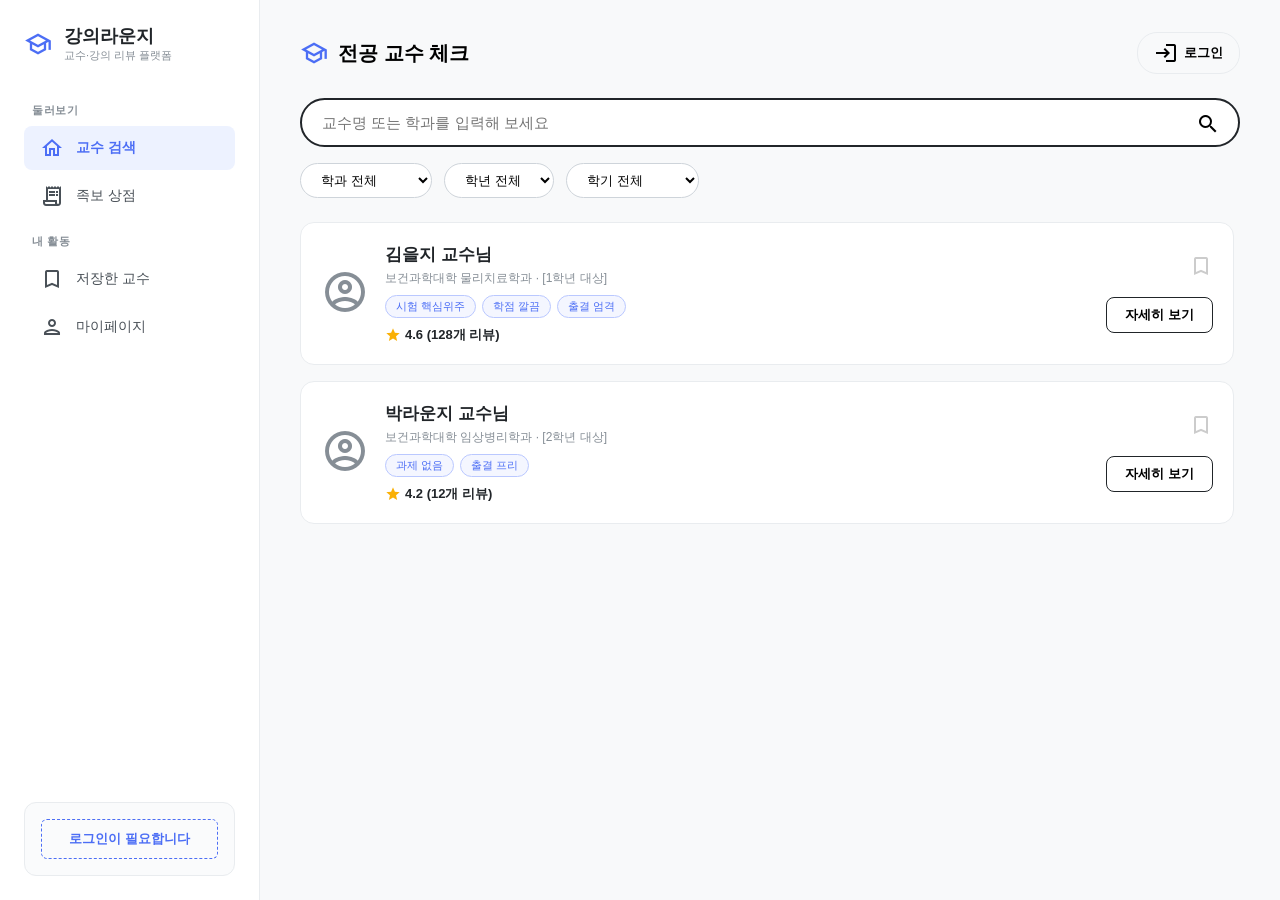
==== index.html @ 925b4775 "Add files via upload" ====
<!doctype html>
<html lang="ko">
  <head>
    <meta charset="UTF-8" />
    <meta
      name="viewport"
      content="width=device-width, initial-scale=1.0, maximum-scale=1.0, viewport-fit=cover"
    />
    <title>강의라운지 - 교수 검색 및 리뷰 플랫폼</title>
    <link
      href="https://fonts.googleapis.com/icon?family=Material+Icons+Outlined"
      rel="stylesheet"
    />
    <link rel="stylesheet" href="style.css" />

    <!-- PWA 설정 -->
    <link rel="manifest" href="manifest.json" />
    <meta name="theme-color" content="#4c6ef5" />
    <link rel="apple-touch-icon" href="icons/icon-192.png" />
    <meta name="mobile-web-app-capable" content="yes" />
    <meta name="apple-mobile-web-app-capable" content="yes" />
    <meta name="apple-mobile-web-app-status-bar-style" content="default" />
    <meta name="apple-mobile-web-app-title" content="강의라운지" />
  </head>
  <body>
    <!-- 모바일 전용 햄버거 메뉴 버튼 (데스크톱에서는 숨김) -->
    <button
      id="mobile-menu-toggle"
      class="mobile-menu-btn"
      aria-label="메뉴 열기"
    >
      <span class="material-icons-outlined">menu</span>
    </button>
    <div id="sidebar-overlay" class="sidebar-overlay hidden"></div>
    <input
      type="file"
      id="profile-photo-input"
      accept="image/*"
      style="display: none"
    />

    <div class="app-container">
      <!-- 좌측 데스크톱 고정 사이드바 (모바일에서는 슬라이드 메뉴로 전환) -->
      <aside class="sidebar" id="app-sidebar">
        <div class="sidebar-top">
          <div class="logo-area" id="logo-home-trigger" style="cursor: pointer">
            <span class="material-icons-outlined logo-icon">school</span>
            <div>
              <div class="logo-title">강의라운지</div>
              <div class="logo-sub">교수·강의 리뷰 플랫폼</div>
            </div>
          </div>

          <nav class="menu-list">
            <div class="menu-section">둘러보기</div>
            <button class="menu-item active" id="menu-home">
              <span class="material-icons-outlined">home</span> 교수 검색
            </button>
            <button class="menu-item" id="menu-jokbo">
              <span class="material-icons-outlined">receipt_long</span> 족보
              상점
            </button>

            <div class="menu-section">내 활동</div>
            <button class="menu-item" id="menu-bookmark">
              <span class="material-icons-outlined">bookmark_border</span>
              저장한 교수
            </button>
            <button class="menu-item" id="menu-mypage">
              <span class="material-icons-outlined">person</span> 마이페이지
            </button>
          </nav>
        </div>

        <!-- 하단 고정 프로필 카드 -->
        <div class="profile-card" id="sidebar-profile">
          <div id="profile-logged-out" class="profile-toggle-view">
            <button class="sidebar-login-btn" id="btn-sidebar-login">
              로그인이 필요합니다
            </button>
          </div>
          <div id="profile-logged-in" class="profile-toggle-view hidden">
            <div class="profile-flex">
              <div
                class="profile-avatar"
                id="sidebar-avatar-name"
                title="클릭하면 프로필 사진을 바꿀 수 있어요"
              >
                학생
              </div>
              <div class="profile-info">
                <div class="profile-dept" id="sidebar-user-name">을지유저</div>
                <div class="profile-status">
                  재학생 (<span id="user-points" class="point-highlight"
                    >20</span
                  >P)
                </div>
              </div>
            </div>
          </div>
        </div>
      </aside>

      <!-- 메인 콘텐츠 영역 -->
      <main class="main-content">
        <!-- [화면 1] 홈 화면 (교수 검색 목록) -->
        <section id="view-home" class="page-view">
          <div class="home-header">
            <div class="home-logo">
              <span class="material-icons-outlined">school</span>
              <h2>전공 교수 체크</h2>
            </div>
            <div id="header-auth-zone">
              <button class="login-btn" id="btn-top-login-trigger">
                <span class="material-icons-outlined">login</span> 로그인
              </button>
            </div>
          </div>

          <div class="search-section">
            <div class="search-bar-wrap">
              <input
                type="text"
                id="home-search-input"
                placeholder="교수명 또는 학과를 입력해 보세요"
              />
              <span class="material-icons-outlined search-icon">search</span>
            </div>
            <div class="filter-group">
              <select class="filter-select" id="filter-dept">
                <option value="all">학과 전체</option>
                <option value="물리치료학과">물리치료학과</option>
                <option value="임상병리학과">임상병리학과</option>
                <option value="간호학과">간호학과</option>
                <option value="의예과">의예과</option>
                <option value="방사선학과">방사선학과</option>
              </select>
              <select class="filter-select" id="filter-grade">
                <option value="all">학년 전체</option>
                <option value="1">1학년</option>
                <option value="2">2학년</option>
                <option value="3">3학년</option>
                <option value="4">4학년</option>
                <option value="grad">대학원</option>
              </select>
              <select class="filter-select" id="filter-semester">
                <option value="all">학기 전체</option>
                <option value="2026-1">2026년 1학기</option>
                <option value="2025-2">2025년 2학기</option>
                <option value="2025-1">2025년 1학기</option>
                <option value="2024-2">2024년 2학기</option>
                <option value="2024-1">2024년 1학기</option>
              </select>
            </div>
          </div>

          <div class="professor-list" id="home-prof-list"></div>
        </section>

        <!-- [화면 2] 교수 상세 화면 -->
        <section id="view-detail" class="page-view hidden">
          <div class="breadcrumb">
            교수 검색 / <span class="current-dept">학과</span>
          </div>

          <div class="detail-header">
            <button class="back-btn" id="btn-back-to-home">
              <span class="material-icons-outlined">arrow_back</span>
            </button>
            <div class="prof-meta">
              <h1 id="detail-prof-name">교수님</h1>
              <div class="prof-sub-info">
                <span id="detail-prof-dept">학과 정보</span> · 담당 과목
                <span class="tags-inline" id="detail-subjects">과목 목록</span>
              </div>
            </div>
          </div>

          <div class="summary-grid">
            <div class="summary-card rating-box">
              <div class="card-label">전체 평점</div>
              <div class="rating-num-row">
                <span class="material-icons-outlined star-icon">star</span>
                <span class="score" id="detail-score">0.0</span>
              </div>
              <div class="review-count" id="detail-review-count">
                0개 리뷰 기준
              </div>
            </div>
            <div class="summary-card tags-box">
              <div class="card-label">주요 태그 TOP 3</div>
              <div class="top-tags-list" id="detail-top-tags"></div>
            </div>
          </div>

          <div class="tab-menu">
            <button class="tab-btn active" data-tab="tab-tags">
              태그 요약
            </button>
            <button class="tab-btn" data-tab="tab-reviews">리뷰</button>
            <button class="tab-btn" data-tab="tab-diagram">다이어그램</button>
          </div>

          <!-- 탭 1: 태그 요약 -->
          <div id="tab-tags" class="tab-content active-content">
            <h3 class="content-title">태그 요약</h3>
            <div class="tag-scroll-box">
              <div class="tag-progress-grid" id="tag-progress-container"></div>
            </div>
            <div class="tag-action-area">
              <div id="tag-input-row" class="tag-input-row hidden">
                <input
                  type="text"
                  id="tag-input-field"
                  placeholder="예: 시험 범위 명확, 조교 친절"
                  maxlength="20"
                />
                <button class="tag-mini-submit-btn" id="btn-tag-submit-confirm">
                  등록
                </button>
              </div>
              <button class="tag-big-submit-btn" id="btn-tag-input-trigger">
                <span class="material-icons-outlined">add</span> 태그 입력하기
                (+2P)
              </button>
              <p class="tag-notice-text" id="tag-notice-msg">
                태그 입력은 로그인이 필요합니다.
              </p>
            </div>
          </div>

          <!-- 탭 2: 리뷰 -->
          <div id="tab-reviews" class="tab-content">
            <div id="review-authenticated-content">
              <div
                class="write-review-clean-box-wrapper"
                style="position: relative"
              >
                <div class="auth-lock-overlay" id="review-write-lock-overlay">
                  <p id="review-lock-msg">
                    🔒 리뷰 작성은 로그인 및 수강확인서 인증이 필요합니다.
                  </p>
                  <button
                    class="inline-login-btn"
                    id="btn-review-action-trigger"
                  >
                    인증/로그인 하러가기
                  </button>
                </div>

                <div class="write-review-clean-box">
                  <div class="clean-form-header">
                    <div class="clean-stars" id="star-input-group">
                      <span
                        class="material-icons-outlined star-seed active"
                        data-value="1"
                        >star</span
                      >
                      <span
                        class="material-icons-outlined star-seed active"
                        data-value="2"
                        >star</span
                      >
                      <span
                        class="material-icons-outlined star-seed active"
                        data-value="3"
                        >star</span
                      >
                      <span
                        class="material-icons-outlined star-seed active"
                        data-value="4"
                        >star</span
                      >
                      <span
                        class="material-icons-outlined star-seed active"
                        data-value="5"
                        >star</span
                      >
                    </div>
                    <select id="input-semester" class="clean-select">
                      <option value="2026-1">2026-1 학기</option>
                      <option value="2025-2">2025-2 학기</option>
                      <option value="2025-1">2025-1 학기</option>
                    </select>
                  </div>

                  <div class="clean-metric-row">
                    <div class="clean-metric-item">
                      <label>시험난이도</label>
                      <select id="input-exam-difficulty" class="clean-select">
                        <option value="1">1</option>
                        <option value="2">2</option>
                        <option value="3" selected>3</option>
                        <option value="4">4</option>
                        <option value="5">5</option>
                      </select>
                    </div>
                    <div class="clean-metric-item">
                      <label>학점난이도</label>
                      <select id="input-grade-difficulty" class="clean-select">
                        <option value="1">1</option>
                        <option value="2">2</option>
                        <option value="3" selected>3</option>
                        <option value="4">4</option>
                        <option value="5">5</option>
                      </select>
                    </div>
                    <div class="clean-metric-item">
                      <label>출결 난이도</label>
                      <select
                        id="input-attendance-difficulty"
                        class="clean-select"
                      >
                        <option value="1">1</option>
                        <option value="2">2</option>
                        <option value="3" selected>3</option>
                        <option value="4">4</option>
                        <option value="5">5</option>
                      </select>
                    </div>
                    <div class="clean-metric-item">
                      <label>과제량</label>
                      <select id="input-workload" class="clean-select">
                        <option value="1">1</option>
                        <option value="2">2</option>
                        <option value="3" selected>3</option>
                        <option value="4">4</option>
                        <option value="5">5</option>
                      </select>
                    </div>
                  </div>

                  <textarea
                    id="input-review-text"
                    placeholder="작성 시 작성자 명은 무조건 '익명 수강생'으로 안전하게 등록됩니다. (3P 지급)"
                  ></textarea>
                  <div class="clean-form-footer">
                    <button id="btn-submit-review" class="clean-submit-btn">
                      후기 등록
                    </button>
                  </div>
                </div>
              </div>

              <div class="review-toolbar-clean">
                <span>작성된 후기 목록 (상시 열람 가능)</span>
                <select class="clean-select-short" id="review-sort">
                  <option value="latest">최신순</option>
                  <option value="rating">평점순</option>
                </select>
              </div>
              <div class="review-clean-list" id="review-list-container"></div>
            </div>
          </div>

          <!-- 탭 3: 다이어그램 (4대 핵심 지표로 수정 완료) -->
          <div id="tab-diagram" class="tab-content">
            <div class="auth-lock-overlay" id="diagram-lock-overlay">
              <p>🔒 다이어그램 데이터 시각화는 로그인이 필요합니다.</p>
              <button class="inline-login-btn" id="btn-diagram-login-trigger">
                로그인 하러가기
              </button>
            </div>
            <div id="diagram-authenticated-content" class="diagram-grid">
              <div class="diagram-card chart-area">
                <h3>교수 평가 다이어그램</h3>
                <div class="radar-placeholder">
                  <div class="radar-polygon-quad" id="radar-polygon"></div>
                  <span class="axis-label n">시험난이도</span>
                  <span class="axis-label e">과제량</span>
                  <span class="axis-label s">출결 난이도</span>
                  <span class="axis-label w">학점난이도</span>
                </div>
              </div>
              <div class="diagram-card score-area">
                <h3>항목별 점수</h3>
                <div class="score-bars-list">
                  <div class="score-bar-item">
                    <span>시험난이도</span>
                    <div class="bar-bg">
                      <div
                        class="bar-fill"
                        id="bar-fill-exam"
                        style="width: 0%"
                      ></div>
                    </div>
                    <span class="num" id="num-exam">0.0</span>
                  </div>
                  <div class="score-bar-item">
                    <span>학점난이도</span>
                    <div class="bar-bg">
                      <div
                        class="bar-fill"
                        id="bar-fill-grade"
                        style="width: 0%"
                      ></div>
                    </div>
                    <span class="num" id="num-grade">0.0</span>
                  </div>
                  <div class="score-bar-item">
                    <span>출결 난이도</span>
                    <div class="bar-bg">
                      <div
                        class="bar-fill"
                        id="bar-fill-attendance"
                        style="width: 0%"
                      ></div>
                    </div>
                    <span class="num" id="num-attendance">0.0</span>
                  </div>
                  <div class="score-bar-item">
                    <span>과제량</span>
                    <div class="bar-bg">
                      <div
                        class="bar-fill"
                        id="bar-fill-workload"
                        style="width: 0%"
                      ></div>
                    </div>
                    <span class="num" id="num-workload">0.0</span>
                  </div>
                </div>
                <div class="diagram-total-row">
                  종합 평균
                  <strong class="point-highlight" id="diagram-total-num"
                    >0.0 / 5.0</strong
                  >
                </div>
              </div>
            </div>
          </div>
        </section>

        <!-- [화면 3] 족보 상점 화면 -->
        <section id="view-jokbo" class="page-view hidden">
          <div class="home-header">
            <div class="home-logo">
              <span class="material-icons-outlined">receipt_long</span>
              <h2>
                시험 족보 상점
                <span
                  style="
                    font-size: 12px;
                    color: var(--text-muted);
                    font-weight: normal;
                  "
                  >(모든 족보 균일가 10P)</span
                >
              </h2>
            </div>
            <button class="write-jokbo-trigger-btn" id="btn-open-jokbo-modal">
              <span class="material-icons-outlined">edit_note</span> 족보
              공유·등록하기
            </button>
          </div>
          <div class="jokbo-grid" id="jokbo-list-container"></div>
        </section>

        <!-- [화면 4] 마이페이지 화면 (125P 삭제 처리 완료) -->
        <section id="view-mypage" class="page-view hidden">
          <div class="home-header">
            <h2>내 마이페이지</h2>
          </div>
          <div id="mypage-lock-overlay" class="auth-lock-overlay block-style">
            <p>🔒 마이페이지는 로그인 후 조회가 가능한 공간입니다.</p>
            <button class="inline-login-btn" id="btn-mypage-login-trigger">
              지금 로그인하기
            </button>
          </div>

          <div id="mypage-content" class="mypage-wrapper hidden">
            <div class="mypage-layout-grid">
              <!-- 좌측 서브 메뉴 구조 -->
              <div class="mypage-aside-nav">
                <button class="mp-nav-item active" data-tab="point">
                  <span class="material-icons-outlined">payments</span> 포인트
                </button>
                <button class="mp-nav-item" data-tab="history">
                  <span class="material-icons-outlined">history</span> 작업 내역
                </button>
                <button class="mp-nav-item" data-tab="jokbo">
                  <span class="material-icons-outlined">folder_shared</span>
                  내가 가진 족보
                </button>
                <button class="mp-nav-item" data-tab="bookmark">
                  <span class="material-icons-outlined">favorite_border</span>
                  찜 목록
                </button>
                <button class="mp-nav-item" data-tab="edit">
                  <span class="material-icons-outlined">manage_accounts</span>
                  내 정보 수정
                </button>
              </div>

              <!-- 우측 메인 섹션 판넬 -->
              <div class="mypage-main-panels">
                <div class="my-profile-section-clean">
                  <div
                    class="big-avatar"
                    id="mypage-avatar"
                    title="클릭하면 프로필 사진을 바꿀 수 있어요"
                  >
                    U
                  </div>
                  <div class="my-meta">
                    <h3 id="mypage-user-display">을지유저</h3>
                    <p id="mypage-user-subdesc">물리치료학과 1학년</p>
                  </div>
                </div>

                <!-- 학생 인증 및 수강확인서 제출 (탭과 무관하게 항상 노출) -->
                <div class="my-upload-section">
                  <h3>📜 학생 인증 및 수강확인서 제출</h3>
                  <p class="upload-sub-text">
                    학교 포털 수강확인서 또는 시간표 파일을 등록하시면
                    <strong>리뷰 작성 권한</strong>이 즉시 활성화됩니다.
                  </p>
                  <div class="file-upload-box">
                    <input
                      type="file"
                      id="verification-file-input"
                      style="display: none"
                    />
                    <button
                      class="upload-mock-btn"
                      onclick="
                        document
                          .getElementById('verification-file-input')
                          .click()
                      "
                    >
                      <span class="material-icons-outlined">cloud_upload</span>
                      파일 선택하기
                    </button>
                    <span
                      id="file-name-display"
                      style="
                        margin-left: 12px;
                        font-size: 12px;
                        font-weight: 600;
                        color: #d9383a;
                      "
                      >수강 확인서 미인증 (리뷰 작성 불가)</span
                    >
                  </div>
                </div>

                <!-- ===== 아래부터 좌측 소메뉴(mp-nav-item)에 따라 전환되는 탭 패널 ===== -->

                <!-- 탭: 포인트 -->
                <div id="mp-panel-point" class="mp-tab-panel">
                  <div class="mypage-two-column">
                    <div class="mp-card">
                      <div class="card-label">내 포인트</div>
                      <div class="dynamic-point-row">
                        <span
                          class="material-icons-outlined"
                          style="color: var(--star-color); font-size: 28px"
                          >monetization_on</span
                        >
                        <span class="big-point-num"
                          ><span id="mypage-points-dynamic">20</span> P</span
                        >
                      </div>
                      <p class="point-subtext">
                        누적 활동으로 모은 실시간 보유 포인트입니다.
                      </p>
                    </div>

                    <div class="mp-card">
                      <div class="card-label-row">
                        <span>포인트 획득 내역</span>
                        <span class="more-txt" id="mp-history-more-link"
                          >더보기 ></span
                        >
                      </div>
                      <ul
                        class="points-history-list"
                        id="mini-history-list"
                      ></ul>
                    </div>
                  </div>
                </div>

                <!-- 탭: 작업 내역 (포인트 전체 획득/차감 로그) -->
                <div id="mp-panel-history" class="mp-tab-panel hidden">
                  <div class="mp-card" style="justify-content: flex-start">
                    <div class="card-label-row">
                      <span>전체 작업(포인트) 내역</span>
                    </div>
                    <ul class="points-history-list" id="full-history-list"></ul>
                  </div>
                </div>

                <!-- 탭: 내가 가진 족보 -->
                <div id="mp-panel-jokbo" class="mp-tab-panel hidden">
                  <div class="my-history-box">
                    <h3>📥 내가 가진 족보 (보관함)</h3>
                    <ul class="purchased-list" id="purchased-jokbo-list">
                      <li class="empty-msg">
                        아직 구매하거나 등록한 족보가 없습니다.
                      </li>
                    </ul>
                  </div>
                </div>

                <!-- 탭: 찜 목록 -->
                <div id="mp-panel-bookmark" class="mp-tab-panel hidden">
                  <div class="my-history-box">
                    <h3>❤️ 찜한 교수 목록</h3>
                    <ul class="purchased-list" id="mypage-bookmark-list"></ul>
                  </div>
                </div>

                <!-- 탭: 내 정보 수정 -->
                <div id="mp-panel-edit" class="mp-tab-panel hidden">
                  <div class="my-history-box">
                    <h3>✎ 내 정보 수정</h3>
                    <div class="input-field" style="margin-top: 12px">
                      <label>이름</label>
                      <input type="text" id="edit-user-name" />
                    </div>
                    <div class="input-field">
                      <label>닉네임</label>
                      <input
                        type="text"
                        id="edit-user-nickname"
                        placeholder="예: 첨단학부1학년"
                      />
                    </div>
                    <div class="input-field">
                      <label>학번</label>
                      <input type="text" id="edit-user-student-id" />
                    </div>
                    <button
                      class="auth-submit-btn"
                      id="btn-save-profile"
                      style="width: auto; padding: 10px 24px"
                    >
                      저장하기
                    </button>
                  </div>
                </div>
              </div>
            </div>
          </div>
        </section>
      </main>
    </div>

    <!-- 모달: 로그인/회원가입 -->
    <div class="modal-dim hidden" id="auth-modal">
      <div class="modal-card">
        <button class="modal-close-btn" id="btn-close-auth-modal">
          <span class="material-icons-outlined">close</span>
        </button>

        <!-- 로그인 탭 -->
        <div id="modal-sub-login">
          <h2 class="auth-title">로그인</h2>
          <div class="input-field">
            <label>이메일 계정</label>
            <input
              type="text"
              id="login-email"
              placeholder="example@eulji.ac.kr"
            />
          </div>
          <div class="input-field">
            <label>비밀번호</label>
            <input type="password" id="login-pwd" placeholder="비밀번호 입력" />
          </div>
          <button class="auth-submit-btn" id="btn-execute-login">
            로그인하기
          </button>
          <div class="auth-switch-text">
            계정이 없으신가요? <span id="go-to-register">회원가입</span>
          </div>
        </div>

        <!-- 회원가입 탭 (기본 지급 20P 반영) -->
        <div id="modal-sub-register" class="hidden">
          <h2 class="auth-title">회원가입</h2>
          <div class="input-field">
            <label>학교 이메일</label>
            <input type="text" id="reg-email" placeholder="eulji@eulji.ac.kr" />
          </div>
          <div class="input-field">
            <label>이름</label>
            <input type="text" id="reg-name" placeholder="홍길동" />
          </div>
          <div class="input-field">
            <label>닉네임</label>
            <input
              type="text"
              id="reg-nickname"
              placeholder="예: 첨단학부1학년"
            />
          </div>
          <div class="input-field">
            <label>학번</label>
            <input type="text" id="reg-student-id" placeholder="20261234" />
          </div>
          <div class="input-field">
            <label>비밀번호 설정</label>
            <input
              type="password"
              id="reg-pwd"
              placeholder="6자리 이상 비밀번호"
            />
          </div>
          <button class="auth-submit-btn" id="btn-execute-register">
            가입 완료하기 (20P 지급)
          </button>
          <div class="auth-switch-text">
            이미 가입하셨나요? <span id="go-to-login">로그인</span>
          </div>
        </div>
      </div>
    </div>

    <!-- 모달: 족보 등록 -->
    <div class="modal-dim hidden" id="jokbo-write-modal">
      <div class="modal-card" style="max-width: 460px">
        <button class="modal-close-btn" id="btn-close-jokbo-modal">
          <span class="material-icons-outlined">close</span>
        </button>
        <h2 class="auth-title">새로운 시험 족보 기여</h2>
        <div class="input-field">
          <label>담당 교수명</label>
          <input type="text" id="jk-prof" placeholder="예: 김을지 교수님" />
        </div>
        <div class="input-field">
          <label>과목명</label>
          <input type="text" id="jk-subject" placeholder="예: 운동처방학" />
        </div>
        <div class="input-field">
          <label>시험 분류 유형</label>
          <input type="text" id="jk-type" placeholder="예: 중간고사 기출문제" />
        </div>
        <div class="input-field">
          <label>족보 내용 (텍스트로 작성)</label>
          <p
            style="
              font-size: 11px;
              color: var(--text-muted);
              margin-bottom: 6px;
              line-height: 1.4;
            "
          >
            📌 저작권 문제로 PDF·이미지 파일 첨부는 지원하지 않습니다. 기억나는
            문제와 출제 경향을 최대한 자세히 텍스트로 작성해 주세요.
          </p>
          <textarea
            id="jk-content"
            rows="6"
            placeholder="예) 1. 중간고사는 객관식 20문제 + 서술형 2문제로 출제됨. 2장, 4장 위주로 시험 범위가 정해짐..."
            style="
              width: 100%;
              padding: 10px;
              border-radius: 6px;
              border: 1px solid var(--border-color);
              outline: none;
              font-size: 13px;
              resize: vertical;
              font-family: inherit;
              line-height: 1.5;
            "
          ></textarea>
        </div>
        <div class="input-field">
          <label>판매 가격 (10P 고정)</label>
          <input
            type="number"
            id="jk-price"
            value="10"
            disabled
            style="background-color: #f1f3f5; color: #868e96"
          />
        </div>
        <button class="auth-submit-btn" id="btn-submit-new-jokbo">
          상점에 족보 게시하기
        </button>
      </div>
    </div>

    <!-- 모달: 족보 내용 보기 (텍스트 족보이므로 다운로드 대신 내용을 바로 확인) -->
    <div class="modal-dim hidden" id="jokbo-view-modal">
      <div class="modal-card" style="max-width: 460px">
        <button class="modal-close-btn" id="btn-close-jokbo-view">
          <span class="material-icons-outlined">close</span>
        </button>
        <h2 class="auth-title" id="jokbo-view-title">족보 내용</h2>
        <p
          id="jokbo-view-meta"
          style="
            font-size: 11px;
            color: var(--text-muted);
            margin-bottom: 12px;
            text-align: center;
          "
        ></p>
        <div
          id="jokbo-view-content"
          style="
            max-height: 320px;
            overflow-y: auto;
            font-size: 13px;
            line-height: 1.6;
            color: #333;
            border: 1px solid var(--border-color);
            border-radius: 8px;
            padding: 14px;
            white-space: pre-wrap;
          "
        ></div>
      </div>
    </div>

    <script src="script.js"></script>
  </body>
</html>
---- style.css ----
:root {
  --primary-color: #4c6ef5;
  --primary-light: #edf2ff;
  --text-main: #212529;
  --text-muted: #868e96;
  --bg-app: #f8f9fa;
  --bg-card: #ffffff;
  --border-color: #e9ecef;
  --star-color: #fab005;
}

* {
  box-sizing: border-box;
  margin: 0;
  padding: 0;
  font-family: -apple-system, sans-serif;
}
body {
  background-color: #eef1f6;
  display: flex;
  justify-content: center;
  align-items: center;
  width: 100vw;
  height: 100vh;
  overflow: hidden;
}

.app-container {
  width: 100vw;
  height: 100vh;
  background-color: var(--bg-app);
  display: flex;
  overflow: hidden;
}
.hidden {
  display: none !important;
}

/* Sidebar 구조 */
.sidebar {
  width: 260px;
  height: 100%;
  background-color: var(--bg-card);
  border-right: 1px solid var(--border-color);
  display: flex;
  flex-direction: column;
  padding: 24px;
  justify-content: space-between;
  flex-shrink: 0;
}
.sidebar-top {
  display: flex;
  flex-direction: column;
}
.logo-area {
  display: flex;
  align-items: center;
  gap: 12px;
  margin-bottom: 24px;
}
.logo-icon {
  color: var(--primary-color);
  font-size: 28px;
}
.logo-title {
  font-size: 18px;
  font-weight: 700;
  color: var(--text-main);
}
.logo-sub {
  font-size: 11px;
  color: var(--text-muted);
}
.menu-section {
  font-size: 11px;
  font-weight: 600;
  color: var(--text-muted);
  margin: 16px 0 8px 8px;
  letter-spacing: 0.5px;
}
.menu-item {
  width: 100%;
  background: none;
  border: none;
  display: flex;
  align-items: center;
  gap: 12px;
  padding: 10px 16px;
  font-size: 14px;
  cursor: pointer;
  border-radius: 8px;
  text-align: left;
  color: #495057;
  margin-bottom: 4px;
}
.menu-item.active,
.menu-item:hover {
  background-color: var(--primary-light);
  color: var(--primary-color);
  font-weight: 600;
}

.profile-card {
  padding: 16px;
  border: 1px solid var(--border-color);
  border-radius: 12px;
  background-color: #fafbfc;
  margin-top: auto;
}
.sidebar-login-btn {
  width: 100%;
  padding: 10px;
  border: 1px dashed var(--primary-color);
  color: var(--primary-color);
  background: none;
  font-weight: 600;
  border-radius: 6px;
  cursor: pointer;
}
#profile-logged-in {
  cursor: pointer;
  border-radius: 8px;
  padding: 4px;
  margin: -4px;
  transition: background-color 0.15s ease;
}
#profile-logged-in:hover {
  background-color: #eef1f6;
}
.profile-flex {
  display: flex;
  align-items: center;
  gap: 12px;
}
.profile-avatar {
  width: 36px;
  height: 36px;
  background-color: var(--primary-color);
  color: #fff;
  border-radius: 50%;
  cursor: pointer;
  transition:
    transform 0.15s ease,
    box-shadow 0.15s ease;
  display: flex;
  align-items: center;
  justify-content: center;
  font-weight: bold;
  font-size: 12px;
}
.profile-avatar:hover {
  transform: scale(1.08);
  box-shadow: 0 3px 10px rgba(76, 110, 245, 0.35);
}
.profile-info {
  font-size: 12px;
}
.profile-dept {
  font-weight: 700;
  color: var(--text-main);
}
.profile-status {
  color: var(--text-muted);
  font-size: 11px;
}
.point-highlight {
  color: #4c6ef5;
  font-weight: 700;
}

/* 메인 레이아웃 */
.main-content {
  flex-grow: 1;
  height: 100%;
  padding: 32px 40px;
  display: flex;
  flex-direction: column;
  overflow: hidden;
  position: relative;
}
.page-view {
  display: flex;
  flex-direction: column;
  width: 100%;
  height: 100%;
  overflow: hidden;
}

.home-header {
  display: flex;
  justify-content: space-between;
  align-items: center;
  margin-bottom: 24px;
  flex-shrink: 0;
}
.home-logo {
  display: flex;
  align-items: center;
  gap: 10px;
}
.home-logo h2 {
  font-size: 20px;
  font-weight: 700;
}
.home-logo span {
  font-size: 28px;
  color: var(--primary-color);
}
.login-btn {
  background: none;
  border: 1px solid var(--border-color);
  padding: 8px 16px;
  border-radius: 20px;
  cursor: pointer;
  display: flex;
  align-items: center;
  gap: 6px;
  font-weight: 600;
}
.write-jokbo-trigger-btn {
  background-color: #212529;
  color: #fff;
  border: none;
  padding: 10px 18px;
  border-radius: 8px;
  font-weight: 600;
  display: flex;
  align-items: center;
  gap: 6px;
  cursor: pointer;
}

.search-section {
  flex-shrink: 0;
}
.search-bar-wrap {
  position: relative;
  margin-bottom: 16px;
}
.search-bar-wrap input {
  width: 100%;
  padding: 14px 20px;
  border-radius: 30px;
  border: 2px solid #212529;
  font-size: 15px;
  outline: none;
}
.search-bar-wrap .search-icon {
  position: absolute;
  right: 20px;
  top: 14px;
  font-size: 24px;
}
.filter-group {
  display: flex;
  gap: 12px;
  margin-bottom: 24px;
}
.filter-select {
  padding: 8px 16px;
  border-radius: 20px;
  border: 1px solid #ced4da;
  background: #fff;
  cursor: pointer;
  font-size: 13px;
  outline: none;
}

/* 교수 카드 리스트 */
.professor-list {
  flex-grow: 1;
  display: flex;
  flex-direction: column;
  gap: 16px;
  overflow-y: auto;
  padding-right: 6px;
}
.prof-card {
  background: #fff;
  border-radius: 14px;
  padding: 20px;
  display: flex;
  align-items: center;
  justify-content: space-between;
  border: 1px solid var(--border-color);
}
.prof-card-left {
  display: flex;
  align-items: center;
  gap: 16px;
}
.prof-avatar-large span {
  font-size: 48px;
  color: var(--text-muted);
}
.prof-info-block h3 {
  font-size: 17px;
  margin-bottom: 4px;
  color: var(--text-main);
}
.dept-text {
  font-size: 12px;
  color: var(--text-muted);
  margin-bottom: 8px;
}
.card-tags {
  display: flex;
  gap: 6px;
  margin-bottom: 8px;
}
.tag-badge {
  font-size: 11px;
  color: var(--primary-color);
  border: 1px solid #bac8ff;
  padding: 3px 10px;
  border-radius: 12px;
  background-color: #f4f6ff;
}
.card-rating {
  display: flex;
  align-items: center;
  gap: 4px;
  font-weight: 700;
  font-size: 13px;
  color: var(--text-main);
}
.card-rating span {
  color: var(--star-color);
  font-size: 16px;
}
.prof-card-right {
  display: flex;
  flex-direction: column;
  align-items: flex-end;
  gap: 16px;
}
.bookmark-btn {
  background: none;
  border: none;
  cursor: pointer;
  color: #ccc;
}
.bookmark-btn.active span {
  color: var(--primary-color);
}
.detail-view-btn {
  padding: 8px 18px;
  border-radius: 8px;
  border: 1px solid #212529;
  background: #fff;
  font-weight: 600;
  cursor: pointer;
  font-size: 13px;
}

/* 교수 상세페이지 및 요약 */
.breadcrumb {
  font-size: 12px;
  color: var(--text-muted);
  margin-bottom: 16px;
  flex-shrink: 0;
}
.detail-header {
  display: flex;
  align-items: center;
  gap: 16px;
  margin-bottom: 24px;
  flex-shrink: 0;
}
.back-btn {
  background: #fff;
  border: 1px solid var(--border-color);
  border-radius: 50%;
  width: 38px;
  height: 38px;
  cursor: pointer;
  display: flex;
  align-items: center;
  justify-content: center;
}
.prof-meta h1 {
  font-size: 22px;
  margin-bottom: 4px;
  color: var(--text-main);
}
.prof-sub-info {
  font-size: 13px;
  color: #495057;
}
.tags-inline {
  font-weight: 600;
  color: var(--primary-color);
  margin-left: 4px;
}

.summary-grid {
  display: grid;
  grid-template-columns: 1fr 2fr;
  gap: 20px;
  margin-bottom: 24px;
  flex-shrink: 0;
}
.summary-card {
  background: #fff;
  border-radius: 12px;
  padding: 20px;
  border: 1px solid var(--border-color);
}
.card-label {
  font-size: 12px;
  color: var(--text-muted);
  margin-bottom: 8px;
  font-weight: 600;
}
.rating-num-row {
  display: flex;
  align-items: center;
  gap: 8px;
  font-size: 32px;
  font-weight: 800;
  margin-bottom: 4px;
  color: var(--text-main);
}
.rating-num-row .star-icon {
  color: var(--star-color);
  font-size: 32px;
}
.review-count {
  font-size: 12px;
  color: var(--text-muted);
}
.top-tags-list {
  display: flex;
  gap: 8px;
  margin-top: 4px;
}
.top-tag-item {
  display: flex;
  align-items: center;
  gap: 6px;
  background-color: var(--primary-light);
  color: var(--primary-color);
  padding: 8px 14px;
  border-radius: 20px;
  font-size: 12px;
  font-weight: 600;
}

.tab-menu {
  display: flex;
  gap: 28px;
  border-bottom: 1px solid var(--border-color);
  margin-bottom: 20px;
  flex-shrink: 0;
}
.tab-btn {
  background: none;
  border: none;
  padding: 10px 4px;
  font-size: 15px;
  color: var(--text-muted);
  cursor: pointer;
  position: relative;
}
.tab-btn.active {
  color: var(--primary-color);
  font-weight: 700;
}
.tab-btn.active::after {
  content: '';
  position: absolute;
  bottom: -1px;
  left: 0;
  width: 100%;
  height: 3px;
  background-color: var(--primary-color);
}

.tab-content {
  flex-grow: 1;
  position: relative;
  overflow: hidden;
  display: none;
  flex-direction: column;
}
.tab-content.active-content {
  display: flex;
}

.tag-scroll-box {
  flex-grow: 1;
  overflow-y: auto;
  padding-right: 6px;
  margin-bottom: 16px;
}
.tag-progress-grid {
  display: grid;
  grid-template-columns: repeat(3, 1fr);
  gap: 12px;
}
.progress-card {
  background: #ffffff;
  border-radius: 10px;
  padding: 14px 16px;
  border: 1px solid var(--border-color);
  display: flex;
  flex-direction: column;
  gap: 8px;
}
.progress-header {
  display: flex;
  justify-content: space-between;
  align-items: center;
}
.progress-header .tag-name {
  font-size: 13px;
  font-weight: 600;
  color: #333333;
}
.progress-header .count-badge {
  font-size: 11px;
  font-weight: 700;
  color: #5c7cfa;
  background-color: #edf2ff;
  padding: 2px 6px;
  border-radius: 4px;
}
.progress-bar-bg {
  width: 100%;
  height: 6px;
  background-color: #f1f3f5;
  border-radius: 3px;
  overflow: hidden;
}
.progress-bar-fill {
  height: 100%;
  background-color: #5c7cfa;
  border-radius: 3px;
  transition: width 0.5s cubic-bezier(0.4, 0, 0.2, 1);
}
.tag-action-area {
  flex-shrink: 0;
  display: flex;
  flex-direction: column;
  align-items: center;
  gap: 6px;
}
.tag-input-row {
  width: 100%;
  display: flex;
  gap: 8px;
}
.tag-input-row input {
  flex: 1;
  padding: 11px 14px;
  border-radius: 8px;
  border: 1.5px solid var(--primary-color);
  outline: none;
  font-size: 13px;
}
.tag-mini-submit-btn {
  padding: 0 18px;
  background-color: var(--primary-color);
  color: #fff;
  border: none;
  border-radius: 8px;
  font-weight: 700;
  font-size: 13px;
  cursor: pointer;
  transition:
    background-color 0.15s ease,
    transform 0.1s ease;
}
.tag-mini-submit-btn:hover {
  background-color: #364fc7;
}
.tag-mini-submit-btn:active {
  transform: scale(0.96);
}
.tag-big-submit-btn {
  width: 100%;
  background-color: #5c7cfa;
  color: #ffffff;
  border: none;
  padding: 12px;
  border-radius: 10px;
  font-size: 14px;
  font-weight: 600;
  cursor: pointer;
  display: flex;
  align-items: center;
  justify-content: center;
  gap: 6px;
  transition:
    background-color 0.15s ease,
    transform 0.1s ease;
}
.tag-big-submit-btn:hover:not(:disabled) {
  background-color: #4263eb;
}
.tag-big-submit-btn:active:not(:disabled) {
  transform: scale(0.98);
}

/* 리뷰 탭 목록 */
#review-authenticated-content {
  display: flex;
  flex-direction: column;
  height: 100%;
  overflow: hidden;
}
.write-review-clean-box {
  background: #ffffff;
  border: 1px solid var(--border-color);
  border-radius: 10px;
  padding: 16px;
  display: flex;
  flex-direction: column;
  gap: 10px;
  flex-shrink: 0;
}
.clean-form-header {
  display: flex;
  justify-content: space-between;
  align-items: center;
}
.clean-stars {
  display: flex;
  gap: 4px;
}
.clean-stars span {
  color: #dee2e6;
  cursor: pointer;
  font-size: 20px;
}
.clean-stars span.active {
  color: var(--star-color);
}
.clean-select {
  padding: 4px 10px;
  border: 1px solid var(--border-color);
  border-radius: 6px;
  font-size: 12px;
  color: #495057;
  background: #fff;
}
.clean-metric-row {
  display: flex;
  gap: 10px;
  padding: 8px 0;
  border-top: 1px dashed #f1f3f5;
  border-bottom: 1px dashed #f1f3f5;
}
.clean-metric-item {
  display: flex;
  flex-direction: column;
  align-items: center;
  gap: 4px;
  flex: 1;
}
.clean-metric-item label {
  font-size: 10.5px;
  color: var(--text-muted);
  font-weight: 600;
}
.clean-metric-item select {
  width: 100%;
  text-align: center;
}
.write-review-clean-box textarea {
  width: 100%;
  height: 64px;
  border: none;
  resize: none;
  font-size: 13px;
  color: var(--text-main);
  line-height: 1.5;
  outline: none;
  border-bottom: 1px solid #f1f3f5;
}
.clean-form-footer {
  display: flex;
  justify-content: flex-end;
}
.clean-submit-btn {
  padding: 6px 16px;
  background-color: var(--primary-color);
  color: #fff;
  border: none;
  border-radius: 6px;
  font-weight: 600;
  font-size: 12px;
  cursor: pointer;
}

.review-toolbar-clean {
  display: flex;
  justify-content: space-between;
  align-items: center;
  padding-bottom: 10px;
  border-bottom: 1px solid var(--border-color);
  margin-bottom: 12px;
  font-size: 12px;
  font-weight: 600;
  color: #495057;
  flex-shrink: 0;
}
.clean-select-short {
  border: none;
  font-size: 12px;
  color: var(--text-muted);
  background: transparent;
  outline: none;
  cursor: pointer;
}

.review-clean-list {
  flex-grow: 1;
  display: flex;
  flex-direction: column;
  gap: 12px;
  overflow-y: auto;
  padding-right: 6px;
}
.review-clean-node {
  background: #ffffff;
  border: 1px solid var(--border-color);
  border-radius: 10px;
  padding: 16px;
  display: flex;
  flex-direction: column;
  gap: 8px;
}
.node-top {
  display: flex;
  justify-content: space-between;
  align-items: center;
}
.node-user-info {
  display: flex;
  align-items: center;
  gap: 6px;
  font-size: 12px;
  font-weight: 700;
  color: #4c6ef5;
}
.node-stars {
  color: var(--star-color);
  font-size: 14px;
  display: flex;
}
.node-meta {
  font-size: 11px;
  color: var(--text-muted);
  display: flex;
  gap: 6px;
}
.node-text {
  font-size: 13px;
  color: #343a40;
  line-height: 1.5;
}

/* 🔒 인증용 잠금 레이어 */
.auth-lock-overlay {
  position: absolute;
  top: 0;
  left: 0;
  width: 100%;
  height: 100%;
  background: rgba(255, 255, 255, 0.96);
  z-index: 10;
  display: flex;
  flex-direction: column;
  justify-content: center;
  align-items: center;
  border-radius: 12px;
  gap: 14px;
}
.auth-lock-overlay p {
  font-size: 13px;
  font-weight: 600;
  color: #495057;
  text-align: center;
}
.auth-lock-overlay.block-style {
  position: relative;
  flex-grow: 1;
  background: #fff;
  border: 1px solid var(--border-color);
}
.inline-login-btn {
  padding: 10px 20px;
  background: var(--primary-color);
  color: #fff;
  border: none;
  border-radius: 8px;
  font-weight: 600;
  cursor: pointer;
  font-size: 12px;
}

/* 📊 다이어그램 (4각 축으로 전면 리디자인 완료) */
.diagram-grid {
  display: grid;
  grid-template-columns: 1fr 1fr;
  gap: 20px;
  flex-grow: 1;
  overflow: hidden;
}
.diagram-card {
  background: #fff;
  border-radius: 12px;
  padding: 20px;
  border: 1px solid var(--border-color);
  display: flex;
  flex-direction: column;
}
.diagram-card h3 {
  font-size: 14px;
  margin-bottom: 12px;
  color: var(--text-main);
  font-weight: 700;
}
.radar-placeholder {
  width: 180px;
  height: 180px;
  margin: auto;
  position: relative;
  border: 1px dashed #ced4da;
  border-radius: 8px;
  display: flex;
  align-items: center;
  justify-content: center;
}
.radar-polygon-quad {
  width: 100px;
  height: 100px;
  background-color: rgba(76, 110, 245, 0.12);
  border: 2px solid var(--primary-color);
  clip-path: polygon(50% 0%, 100% 50%, 50% 100%, 0% 50%);
  transition: clip-path 0.7s cubic-bezier(0.4, 0, 0.2, 1);
}
.axis-label {
  position: absolute;
  font-size: 11px;
  font-weight: 700;
  color: #495057;
}
.axis-label.n {
  top: 4px;
}
.axis-label.e {
  right: 4px;
}
.axis-label.s {
  bottom: 4px;
}
.axis-label.w {
  left: 4px;
}
.score-bars-list {
  display: flex;
  flex-direction: column;
  gap: 12px;
  margin-top: 10px;
}
.score-bar-item {
  display: flex;
  align-items: center;
  justify-content: space-between;
  font-size: 12px;
}
.score-bar-item .bar-bg {
  flex-grow: 1;
  height: 6px;
  background-color: #edf2ff;
  border-radius: 4px;
  margin: 0 12px;
  overflow: hidden;
}
.score-bar-item .bar-fill {
  height: 100%;
  background-color: var(--primary-color);
  transition: width 0.7s cubic-bezier(0.4, 0, 0.2, 1);
}
.score-bar-item .num {
  color: var(--primary-color);
  font-weight: 700;
}
.diagram-total-row {
  margin-top: auto;
  text-align: right;
  font-size: 13px;
  color: var(--text-muted);
  border-top: 1px dashed var(--border-color);
  padding-top: 12px;
}

/* 🛒 족보 상점 */
.jokbo-grid {
  flex-grow: 1;
  display: grid;
  grid-template-columns: 1fr 1fr;
  gap: 8px;
  align-content: start;
  overflow-y: auto;
  padding-right: 6px;
}
.jokbo-card {
  background: #fff;
  border-radius: 12px;
  padding: 14px 16px;
  border: 1px solid var(--border-color);
  display: flex;
  justify-content: space-between;
  align-items: center;
  height: fit-content;
}
.jokbo-badge {
  background: #fff0f6;
  color: #d6336c;
  font-size: 10px;
  font-weight: 700;
  padding: 3px 6px;
  border-radius: 4px;
  margin-bottom: 4px;
  display: inline-block;
}
.jokbo-title-text {
  font-size: 15px;
  font-weight: 700;
  margin-bottom: 2px;
}
.jokbo-meta {
  font-size: 12px;
  color: var(--text-muted);
}
.jokbo-registrant {
  font-size: 11px;
  color: var(--primary-color);
  font-weight: 600;
  margin-top: 4px;
}
.jokbo-buy-btn {
  background: var(--primary-color);
  color: #fff;
  border: none;
  padding: 8px 14px;
  border-radius: 6px;
  font-weight: 600;
  cursor: pointer;
  font-size: 12px;
}
.jokbo-buy-btn.owned {
  background: #e9ecef;
  color: #868e96;
  cursor: default;
}

/* 👤 마이페이지 컴포넌트 */
.mypage-layout-grid {
  display: grid;
  grid-template-columns: 200px 1fr;
  gap: 24px;
  height: 100%;
  overflow: hidden;
}
.mypage-aside-nav {
  display: flex;
  flex-direction: column;
  gap: 6px;
  border-right: 1px solid var(--border-color);
  padding-right: 12px;
}
.mp-nav-item {
  background: none;
  border: none;
  padding: 12px 14px;
  font-size: 13px;
  text-align: left;
  border-radius: 8px;
  cursor: pointer;
  color: #495057;
  display: flex;
  align-items: center;
  gap: 10px;
  font-weight: 500;
}
.mp-nav-item.active,
.mp-nav-item:hover {
  background-color: #fff;
  color: var(--primary-color);
  font-weight: 700;
  box-shadow: 0 1px 3px rgba(0, 0, 0, 0.05);
}

.mypage-main-panels {
  display: flex;
  flex-direction: column;
  gap: 16px;
  overflow-y: auto;
  padding-right: 6px;
}
.my-profile-section-clean {
  display: flex;
  align-items: center;
  gap: 16px;
  background: #fff;
  padding: 16px 20px;
  border-radius: 12px;
  border: 1px solid var(--border-color);
}
.big-avatar {
  width: 64px;
  height: 64px;
  border-radius: 50%;
  background-color: var(--primary-color);
  color: #fff;
  display: flex;
  align-items: center;
  justify-content: center;
  font-weight: 800;
  font-size: 22px;
  flex-shrink: 0;
  cursor: pointer;
  transition:
    transform 0.15s ease,
    box-shadow 0.15s ease;
}
.big-avatar:hover {
  transform: scale(1.05);
  box-shadow: 0 4px 14px rgba(76, 110, 245, 0.35);
}
.my-meta h3 {
  font-size: 16px;
  font-weight: 700;
  color: var(--text-main);
}
.my-meta p {
  font-size: 12px;
  color: var(--text-muted);
  margin-top: 2px;
}

.mypage-two-column {
  display: grid;
  grid-template-columns: 1fr 1fr;
  gap: 16px;
}
.mp-card {
  background: #fff;
  border-radius: 12px;
  padding: 20px;
  border: 1px solid var(--border-color);
  display: flex;
  flex-direction: column;
  justify-content: center;
  position: relative;
}
.card-label-row {
  display: flex;
  justify-content: space-between;
  align-items: center;
  font-size: 12px;
  font-weight: 700;
  color: var(--text-muted);
  margin-bottom: 12px;
}
.more-txt {
  color: var(--primary-color);
  font-weight: normal;
  cursor: pointer;
}

/* 가짜 125P 요소를 지우고 대체한 고유 카드 레이아웃 */
.dynamic-point-row {
  display: flex;
  align-items: center;
  gap: 10px;
  margin: 8px 0;
}
.big-point-num {
  font-size: 26px;
  font-weight: 800;
  color: var(--text-main);
}
.point-subtext {
  font-size: 11px;
  color: var(--text-muted);
  line-height: 1.4;
}

.points-history-list {
  list-style: none;
  display: flex;
  flex-direction: column;
  gap: 8px;
}
.points-history-list li {
  display: flex;
  justify-content: space-between;
  font-size: 12px;
  color: #495057;
  border-bottom: 1px dashed #f1f3f5;
  padding-bottom: 6px;
}
.points-history-list strong {
  color: #2b8a3e;
}
.points-history-list strong.minus-p {
  color: #d9383a;
}

.mp-tab-panel {
  display: block;
}

.my-upload-section,
.my-history-box {
  background: #fff;
  padding: 20px;
  border-radius: 12px;
  border: 1px solid var(--border-color);
}
.my-upload-section h3,
.my-history-box h3 {
  font-size: 13px;
  font-weight: 700;
  margin-bottom: 6px;
}
.upload-sub-text {
  font-size: 12px;
  color: var(--text-muted);
  margin-bottom: 12px;
}
.file-upload-box {
  display: flex;
  align-items: center;
}
.upload-mock-btn {
  background: none;
  border: 1px solid #222;
  padding: 6px 14px;
  font-weight: 600;
  border-radius: 6px;
  cursor: pointer;
  display: flex;
  align-items: center;
  gap: 6px;
  font-size: 12px;
}
.purchased-list li {
  padding: 10px 8px;
  border-bottom: 1px solid var(--border-color);
  font-size: 13px;
  color: #333;
  display: flex;
  align-items: center;
  gap: 8px;
}
.purchased-list li.empty-msg {
  color: var(--text-muted);
  border: none;
  text-align: center;
  padding: 12px 0;
  font-size: 12px;
}

/* 모달 컨테이너 창 */
.modal-dim {
  position: fixed;
  top: 0;
  left: 0;
  width: 100vw;
  height: 100vh;
  background: rgba(0, 0, 0, 0.5);
  z-index: 100;
  display: flex;
  justify-content: center;
  align-items: center;
}
.modal-card {
  background: #fff;
  width: 100%;
  max-width: 400px;
  padding: 28px;
  border-radius: 12px;
  position: relative;
}
.modal-close-btn {
  position: absolute;
  right: 16px;
  top: 16px;
  background: none;
  border: none;
  cursor: pointer;
  color: var(--text-muted);
}
.auth-title {
  font-size: 20px;
  font-weight: 700;
  margin-bottom: 20px;
  text-align: center;
}
.input-field {
  display: flex;
  flex-direction: column;
  gap: 4px;
  margin-bottom: 12px;
}
.input-field label {
  font-size: 12px;
  font-weight: 600;
  color: #495057;
}
.input-field input {
  padding: 10px;
  border-radius: 6px;
  border: 1px solid var(--border-color);
  outline: none;
  font-size: 13px;
}
.auth-submit-btn {
  width: 100%;
  padding: 12px;
  background: var(--primary-color);
  color: #fff;
  border: none;
  border-radius: 8px;
  font-size: 14px;
  font-weight: 600;
  cursor: pointer;
  margin-top: 6px;
}
.auth-switch-text {
  font-size: 12px;
  text-align: center;
  margin-top: 14px;
  color: var(--text-muted);
}
.auth-switch-text span {
  color: var(--primary-color);
  font-weight: 600;
  cursor: pointer;
  text-decoration: underline;
}

/* ============================================================
   📱 모바일 대응 (반응형 + 사이드바 슬라이드 메뉴)
   ============================================================ */

/* 모바일 햄버거 버튼 - 데스크톱에서는 숨김 */
.mobile-menu-btn {
  display: none;
  position: fixed;
  top: 12px;
  left: 12px;
  z-index: 70;
  width: 42px;
  height: 42px;
  border-radius: 10px;
  border: 1px solid var(--border-color);
  background: #fff;
  align-items: center;
  justify-content: center;
  box-shadow: 0 2px 8px rgba(0, 0, 0, 0.08);
  cursor: pointer;
}

/* 사이드바 뒤 어둡게 깔리는 오버레이 (모바일 전용) */
.sidebar-overlay {
  display: none;
  position: fixed;
  inset: 0;
  background: rgba(0, 0, 0, 0.45);
  z-index: 55;
}
.sidebar-overlay.hidden {
  display: none;
}
.sidebar-overlay:not(.hidden) {
  display: block;
}

@media (max-width: 860px) {
  html,
  body {
    height: auto;
    min-height: 100vh;
    overflow: visible;
  }

  .app-container {
    flex-direction: column;
    width: 100%;
    height: auto;
    min-height: 100vh;
    overflow: visible;
  }

  /* 사이드바를 화면 왼쪽 밖으로 숨겨뒀다가 슬라이드로 열기 */
  .sidebar {
    position: fixed;
    top: 0;
    left: 0;
    width: 78vw;
    max-width: 280px;
    height: 100vh;
    z-index: 60;
    transform: translateX(-100%);
    transition: transform 0.25s ease;
    box-shadow: 4px 0 20px rgba(0, 0, 0, 0.12);
  }
  .sidebar.mobile-open {
    transform: translateX(0);
  }

  .mobile-menu-btn {
    display: flex;
  }

  .main-content {
    width: 100%;
    height: auto;
    min-height: 100vh;
    padding: 72px 16px 32px;
    overflow: visible;
  }

  .page-view {
    height: auto;
    overflow: visible;
  }

  .home-header {
    padding-left: 44px; /* 햄버거 버튼과 안 겹치도록 여백 확보 */
    flex-wrap: wrap;
    gap: 10px;
  }
  .home-logo h2 {
    font-size: 17px;
  }

  .search-bar-wrap input {
    padding: 12px 44px 12px 16px;
    font-size: 14px;
  }
  .filter-group {
    flex-wrap: wrap;
    gap: 8px;
  }
  .filter-select {
    flex: 1 1 auto;
    font-size: 12px;
  }

  .professor-list {
    overflow: visible;
  }
  .prof-card {
    flex-direction: column;
    align-items: stretch;
    gap: 14px;
  }
  .prof-card-left {
    flex-direction: column;
    text-align: center;
  }
  .prof-card-right {
    flex-direction: row;
    justify-content: space-between;
    align-items: center;
  }

  .summary-grid {
    grid-template-columns: 1fr;
  }
  .tag-progress-grid {
    grid-template-columns: repeat(2, 1fr);
  }
  .tag-scroll-box {
    overflow: visible;
  }

  #review-authenticated-content {
    overflow: visible;
    height: auto;
  }
  .review-clean-list {
    overflow: visible;
  }

  .diagram-grid {
    grid-template-columns: 1fr;
    overflow: visible;
  }

  .jokbo-grid {
    grid-template-columns: 1fr;
    overflow: visible;
  }
  .jokbo-card {
    flex-direction: column;
    align-items: stretch;
    gap: 10px;
  }
  .jokbo-buy-btn {
    width: 100%;
  }

  .mypage-layout-grid {
    grid-template-columns: 1fr;
    height: auto;
    overflow: visible;
  }
  .mypage-aside-nav {
    flex-direction: row;
    flex-wrap: wrap;
    border-right: none;
    border-bottom: 1px solid var(--border-color);
    padding-right: 0;
    padding-bottom: 10px;
    margin-bottom: 6px;
  }
  .mp-nav-item {
    flex: 1 1 auto;
    justify-content: center;
    font-size: 12px;
    padding: 10px;
  }
  .mp-nav-item span.material-icons-outlined {
    display: none; /* 좁은 화면에서는 아이콘 생략해 텍스트가 더 잘 보이게 */
  }
  .mypage-main-panels {
    overflow: visible;
  }
  .mypage-two-column {
    grid-template-columns: 1fr;
  }

  .modal-card {
    max-width: 92vw;
    padding: 22px;
  }
}

@media (max-width: 480px) {
  .tag-progress-grid {
    grid-template-columns: 1fr;
  }
  .clean-metric-row {
    flex-wrap: wrap;
  }
  .clean-metric-item {
    flex: 1 1 40%;
  }
}

/* ============================================================
   ✨ 인터랙션 강화 - 마우스를 올렸을 때 반응하는 호버 효과
   ============================================================ */
.prof-card,
.jokbo-card,
.mp-card,
.owned-jokbo-item,
.review-clean-node,
.progress-card {
  transition:
    transform 0.15s ease,
    box-shadow 0.15s ease,
    border-color 0.15s ease;
}
.prof-card:hover,
.jokbo-card:hover,
.review-clean-node:hover,
.progress-card:hover {
  transform: translateY(-3px);
  box-shadow: 0 8px 22px rgba(0, 0, 0, 0.08);
  border-color: #bac8ff;
}
.mp-card:hover {
  box-shadow: 0 6px 18px rgba(0, 0, 0, 0.07);
}

.detail-view-btn,
.jokbo-buy-btn,
.write-jokbo-trigger-btn,
.login-btn,
.auth-submit-btn,
.clean-submit-btn,
.inline-login-btn,
.upload-mock-btn,
.back-btn,
.icon-btn,
.tag-mini-submit-btn {
  transition:
    transform 0.12s ease,
    box-shadow 0.15s ease,
    background-color 0.15s ease,
    opacity 0.15s ease;
}
.detail-view-btn:hover,
.write-jokbo-trigger-btn:hover,
.login-btn:hover,
.upload-mock-btn:hover {
  transform: translateY(-1px);
  box-shadow: 0 4px 10px rgba(0, 0, 0, 0.08);
}
.jokbo-buy-btn:hover:not(.owned):not(:disabled) {
  transform: translateY(-1px);
  box-shadow: 0 4px 12px rgba(76, 110, 245, 0.35);
}
.auth-submit-btn:hover,
.clean-submit-btn:hover,
.inline-login-btn:hover {
  filter: brightness(1.08);
  transform: translateY(-1px);
}
.back-btn:hover {
  background-color: var(--primary-light);
  border-color: var(--primary-color);
}
.detail-view-btn:active,
.jokbo-buy-btn:active,
.auth-submit-btn:active,
.clean-submit-btn:active {
  transform: scale(0.97);
}

.bookmark-btn span {
  transition:
    transform 0.15s ease,
    color 0.15s ease;
}
.bookmark-btn:hover span {
  transform: scale(1.15);
  color: var(--primary-color);
}

.mp-nav-item,
.menu-item {
  transition:
    background-color 0.15s ease,
    color 0.15s ease;
}

.star-seed {
  transition:
    transform 0.1s ease,
    color 0.15s ease;
}
.star-seed:hover {
  transform: scale(1.2);
}

.modal-close-btn {
  transition:
    transform 0.15s ease,
    color 0.15s ease;
}
.modal-close-btn:hover {
  transform: rotate(90deg);
  color: var(--primary-color);
}

.top-tag-item,
.tag-badge {
  transition: transform 0.12s ease;
}
.top-tag-item:hover,
.tag-badge:hover {
  transform: translateY(-1px);
}
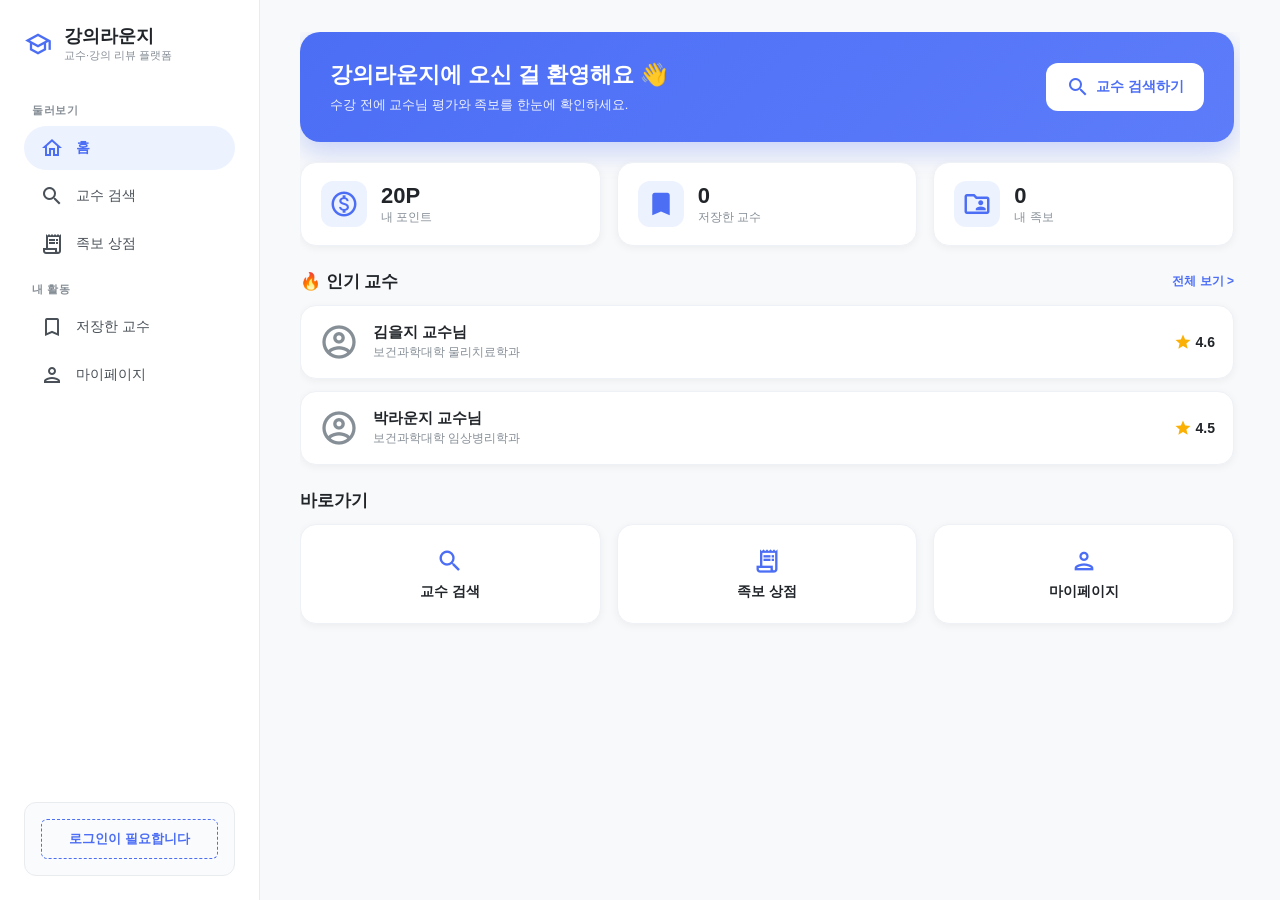
==== commit cd7977a2: "Add files via upload" ====
--- a/index.html
+++ b/index.html
@@ -13,8 +13,8 @@
     />
     <link rel="stylesheet" href="style.css" />
 
-    <!-- PWA 설정 -->
-    <link rel="manifest" href="manifest.json" />
+    <!-- PWA 설정 (manifest.json 파일이 없어 링크 비활성화 - 404 방지) -->
+    <!-- <link rel="manifest" href="manifest.json" /> -->
     <meta name="theme-color" content="#4c6ef5" />
     <link rel="apple-touch-icon" href="icons/icon-192.png" />
     <meta name="mobile-web-app-capable" content="yes" />
@@ -53,8 +53,11 @@
 
           <nav class="menu-list">
             <div class="menu-section">둘러보기</div>
-            <button class="menu-item active" id="menu-home">
-              <span class="material-icons-outlined">home</span> 교수 검색
+            <button class="menu-item active" id="menu-dashboard">
+              <span class="material-icons-outlined">home</span> 홈
+            </button>
+            <button class="menu-item" id="menu-home">
+              <span class="material-icons-outlined">search</span> 교수 검색
             </button>
             <button class="menu-item" id="menu-jokbo">
               <span class="material-icons-outlined">receipt_long</span> 족보
@@ -103,8 +106,69 @@
 
       <!-- 메인 콘텐츠 영역 -->
       <main class="main-content">
+        <!-- [화면 0] 대시보드 홈 (기본 진입 화면) -->
+        <section id="view-dashboard" class="page-view">
+          <div class="dash-hero">
+            <div class="dash-hero-text">
+              <h1 id="dash-greeting">강의라운지에 오신 걸 환영해요 👋</h1>
+              <p>수강 전에 교수님 평가와 족보를 한눈에 확인하세요.</p>
+            </div>
+            <button class="dash-hero-btn" id="dash-go-search">
+              <span class="material-icons-outlined">search</span> 교수 검색하기
+            </button>
+          </div>
+
+          <div class="dash-stat-row" id="dash-stat-row">
+            <div class="dash-stat-card">
+              <span class="material-icons-outlined">monetization_on</span>
+              <div>
+                <div class="dash-stat-num" id="dash-stat-points">0P</div>
+                <div class="dash-stat-label">내 포인트</div>
+              </div>
+            </div>
+            <div class="dash-stat-card">
+              <span class="material-icons-outlined">bookmark</span>
+              <div>
+                <div class="dash-stat-num" id="dash-stat-bookmarks">0</div>
+                <div class="dash-stat-label">저장한 교수</div>
+              </div>
+            </div>
+            <div class="dash-stat-card">
+              <span class="material-icons-outlined">folder_shared</span>
+              <div>
+                <div class="dash-stat-num" id="dash-stat-jokbo">0</div>
+                <div class="dash-stat-label">내 족보</div>
+              </div>
+            </div>
+          </div>
+
+          <div class="dash-section-head">
+            <h2>🔥 인기 교수</h2>
+            <span class="dash-more" id="dash-more-prof">전체 보기 ></span>
+          </div>
+          <div class="dash-prof-list" id="dash-popular-list"></div>
+
+          <div class="dash-section-head">
+            <h2>바로가기</h2>
+          </div>
+          <div class="dash-quick-grid">
+            <button class="dash-quick-card" data-go="search">
+              <span class="material-icons-outlined">search</span>
+              <span>교수 검색</span>
+            </button>
+            <button class="dash-quick-card" data-go="jokbo">
+              <span class="material-icons-outlined">receipt_long</span>
+              <span>족보 상점</span>
+            </button>
+            <button class="dash-quick-card" data-go="mypage">
+              <span class="material-icons-outlined">person</span>
+              <span>마이페이지</span>
+            </button>
+          </div>
+        </section>
+
         <!-- [화면 1] 홈 화면 (교수 검색 목록) -->
-        <section id="view-home" class="page-view">
+        <section id="view-home" class="page-view hidden">
           <div class="home-header">
             <div class="home-logo">
               <span class="material-icons-outlined">school</span>
@@ -282,6 +346,9 @@
                       <option value="2025-2">2025-2 학기</option>
                       <option value="2025-1">2025-1 학기</option>
                     </select>
+                    <select id="input-review-subject" class="clean-select">
+                      <option value="">과목 선택</option>
+                    </select>
                   </div>
 
                   <div class="clean-metric-row">
@@ -364,12 +431,17 @@
             <div id="diagram-authenticated-content" class="diagram-grid">
               <div class="diagram-card chart-area">
                 <h3>교수 평가 다이어그램</h3>
-                <div class="radar-placeholder">
-                  <div class="radar-polygon-quad" id="radar-polygon"></div>
-                  <span class="axis-label n">시험난이도</span>
-                  <span class="axis-label e">과제량</span>
-                  <span class="axis-label s">출결 난이도</span>
-                  <span class="axis-label w">학점난이도</span>
+                <div class="radar-wrap">
+                  <svg
+                    id="radar-svg"
+                    class="radar-svg"
+                    viewBox="0 0 300 280"
+                    aria-label="교수 평가 레이더 차트"
+                  ></svg>
+                </div>
+                <div class="radar-legend">
+                  <span class="legend-dot"></span>
+                  <span id="radar-legend-name">교수님 평균</span>
                 </div>
               </div>
               <div class="diagram-card score-area">
@@ -458,8 +530,9 @@
 
         <!-- [화면 4] 마이페이지 화면 (125P 삭제 처리 완료) -->
         <section id="view-mypage" class="page-view hidden">
-          <div class="home-header">
-            <h2>내 마이페이지</h2>
+          <div class="breadcrumb" style="flex-shrink: 0">
+            홈 &nbsp;/&nbsp;
+            <strong style="color: var(--text-main)">마이페이지</strong>
           </div>
           <div id="mypage-lock-overlay" class="auth-lock-overlay block-style">
             <p>🔒 마이페이지는 로그인 후 조회가 가능한 공간입니다.</p>
@@ -469,6 +542,24 @@
           </div>
 
           <div id="mypage-content" class="mypage-wrapper hidden">
+            <!-- 상단 프로필 바 (뒤로가기 + 아바타 + 가입일) -->
+            <div class="mypage-topbar">
+              <button class="back-btn" id="btn-mypage-back">
+                <span class="material-icons-outlined">arrow_back</span>
+              </button>
+              <div
+                class="big-avatar"
+                id="mypage-avatar"
+                title="클릭하면 프로필 사진을 바꿀 수 있어요"
+              >
+                U
+              </div>
+              <div class="mp-head-meta">
+                <h3 id="mypage-user-display">을지유저</h3>
+                <p id="mypage-user-subdesc">물리치료학과 1학년</p>
+              </div>
+            </div>
+
             <div class="mypage-layout-grid">
               <!-- 좌측 서브 메뉴 구조 -->
               <div class="mypage-aside-nav">
@@ -490,61 +581,17 @@
                   <span class="material-icons-outlined">manage_accounts</span>
                   내 정보 수정
                 </button>
+
+                <button class="mp-nav-logout" id="btn-mypage-logout">
+                  <span class="material-icons-outlined">logout</span> 로그아웃
+                </button>
+                <div class="mp-nav-note">
+                  ✏️ 리뷰를 작성하면 5P를 바로 받을 수 있어요
+                </div>
               </div>
 
               <!-- 우측 메인 섹션 판넬 -->
               <div class="mypage-main-panels">
-                <div class="my-profile-section-clean">
-                  <div
-                    class="big-avatar"
-                    id="mypage-avatar"
-                    title="클릭하면 프로필 사진을 바꿀 수 있어요"
-                  >
-                    U
-                  </div>
-                  <div class="my-meta">
-                    <h3 id="mypage-user-display">을지유저</h3>
-                    <p id="mypage-user-subdesc">물리치료학과 1학년</p>
-                  </div>
-                </div>
-
-                <!-- 학생 인증 및 수강확인서 제출 (탭과 무관하게 항상 노출) -->
-                <div class="my-upload-section">
-                  <h3>📜 학생 인증 및 수강확인서 제출</h3>
-                  <p class="upload-sub-text">
-                    학교 포털 수강확인서 또는 시간표 파일을 등록하시면
-                    <strong>리뷰 작성 권한</strong>이 즉시 활성화됩니다.
-                  </p>
-                  <div class="file-upload-box">
-                    <input
-                      type="file"
-                      id="verification-file-input"
-                      style="display: none"
-                    />
-                    <button
-                      class="upload-mock-btn"
-                      onclick="
-                        document
-                          .getElementById('verification-file-input')
-                          .click()
-                      "
-                    >
-                      <span class="material-icons-outlined">cloud_upload</span>
-                      파일 선택하기
-                    </button>
-                    <span
-                      id="file-name-display"
-                      style="
-                        margin-left: 12px;
-                        font-size: 12px;
-                        font-weight: 600;
-                        color: #d9383a;
-                      "
-                      >수강 확인서 미인증 (리뷰 작성 불가)</span
-                    >
-                  </div>
-                </div>
-
                 <!-- ===== 아래부터 좌측 소메뉴(mp-nav-item)에 따라 전환되는 탭 패널 ===== -->
 
                 <!-- 탭: 포인트 -->
@@ -565,6 +612,21 @@
                       <p class="point-subtext">
                         누적 활동으로 모은 실시간 보유 포인트입니다.
                       </p>
+                      <div class="point-tier-box">
+                        <div class="point-tier-head">
+                          <span class="tier-name" id="tier-name">우수 리뷰어</span>
+                          <span class="tier-next" id="tier-next-text"
+                            >다음 등급까지 25P</span
+                          >
+                        </div>
+                        <div class="point-tier-bar">
+                          <div
+                            class="point-tier-fill"
+                            id="tier-fill"
+                            style="width: 60%"
+                          ></div>
+                        </div>
+                      </div>
                     </div>
 
                     <div class="mp-card">
@@ -580,6 +642,16 @@
                       ></ul>
                     </div>
                   </div>
+
+                  <!-- 포인트 화면 하단: 내가 가진 족보 (목업과 동일 위치) -->
+                  <div class="my-history-box" style="margin-top: 16px">
+                    <h3>📥 내가 가진 족보</h3>
+                    <ul class="purchased-list" id="point-jokbo-list">
+                      <li class="empty-msg">
+                        아직 구매하거나 등록한 족보가 없습니다.
+                      </li>
+                    </ul>
+                  </div>
                 </div>
 
                 <!-- 탭: 작업 내역 (포인트 전체 획득/차감 로그) -->
@@ -614,6 +686,43 @@
 
                 <!-- 탭: 내 정보 수정 -->
                 <div id="mp-panel-edit" class="mp-tab-panel hidden">
+                  <!-- 학생 인증 및 수강확인서 제출 (내 정보 수정 탭으로 이동) -->
+                  <div class="my-upload-section" style="margin-bottom: 16px">
+                    <h3>📜 학생 인증 및 수강확인서 제출</h3>
+                    <p class="upload-sub-text">
+                      학교 포털 수강확인서 또는 시간표 파일을 등록하시면
+                      <strong>리뷰 작성 권한</strong>이 즉시 활성화됩니다.
+                    </p>
+                    <div class="file-upload-box">
+                      <input
+                        type="file"
+                        id="verification-file-input"
+                        style="display: none"
+                      />
+                      <button
+                        class="upload-mock-btn"
+                        onclick="
+                          document
+                            .getElementById('verification-file-input')
+                            .click()
+                        "
+                      >
+                        <span class="material-icons-outlined">cloud_upload</span>
+                        파일 선택하기
+                      </button>
+                      <span
+                        id="file-name-display"
+                        style="
+                          margin-left: 12px;
+                          font-size: 12px;
+                          font-weight: 600;
+                          color: #d9383a;
+                        "
+                        >수강 확인서 미인증 (리뷰 작성 불가)</span
+                      >
+                    </div>
+                  </div>
+
                   <div class="my-history-box">
                     <h3>✎ 내 정보 수정</h3>
                     <div class="input-field" style="margin-top: 12px">
@@ -627,10 +736,6 @@
                         id="edit-user-nickname"
                         placeholder="예: 첨단학부1학년"
                       />
-                    </div>
-                    <div class="input-field">
-                      <label>학번</label>
-                      <input type="text" id="edit-user-student-id" />
                     </div>
                     <button
                       class="auth-submit-btn"
@@ -698,15 +803,15 @@
             />
           </div>
           <div class="input-field">
-            <label>학번</label>
-            <input type="text" id="reg-student-id" placeholder="20261234" />
+            <label>전화번호</label>
+            <input type="text" id="reg-phone" placeholder="01012345678" />
           </div>
           <div class="input-field">
             <label>비밀번호 설정</label>
             <input
               type="password"
               id="reg-pwd"
-              placeholder="6자리 이상 비밀번호"
+              placeholder="8자리 이상 비밀번호"
             />
           </div>
           <button class="auth-submit-btn" id="btn-execute-register">
@@ -727,12 +832,16 @@
         </button>
         <h2 class="auth-title">새로운 시험 족보 기여</h2>
         <div class="input-field">
-          <label>담당 교수명</label>
-          <input type="text" id="jk-prof" placeholder="예: 김을지 교수님" />
+          <label>담당 교수 (등록된 교수 중 선택)</label>
+          <select id="jk-prof" class="input-field-select">
+            <option value="">교수님을 선택하세요</option>
+          </select>
         </div>
         <div class="input-field">
-          <label>과목명</label>
-          <input type="text" id="jk-subject" placeholder="예: 운동처방학" />
+          <label>과목 (선택한 교수의 담당 과목)</label>
+          <select id="jk-subject" class="input-field-select">
+            <option value="">먼저 교수님을 선택하세요</option>
+          </select>
         </div>
         <div class="input-field">
           <label>시험 분류 유형</label>
--- a/style.css
+++ b/style.css
@@ -218,7 +218,7 @@
   font-weight: 600;
 }
 .write-jokbo-trigger-btn {
-  background-color: #212529;
+  background-color: var(--primary-color);
   color: #fff;
   border: none;
   padding: 10px 18px;
@@ -241,15 +241,18 @@
   width: 100%;
   padding: 14px 20px;
   border-radius: 30px;
-  border: 2px solid #212529;
+  border: 1.5px solid #dfe3ec;
   font-size: 15px;
   outline: none;
+  background: #fff;
+  box-shadow: 0 1px 3px rgba(0, 0, 0, 0.04);
 }
 .search-bar-wrap .search-icon {
   position: absolute;
   right: 20px;
   top: 14px;
   font-size: 24px;
+  color: var(--text-muted);
 }
 .filter-group {
   display: flex;
@@ -259,11 +262,15 @@
 .filter-select {
   padding: 8px 16px;
   border-radius: 20px;
-  border: 1px solid #ced4da;
+  border: 1px solid #dfe3ec;
   background: #fff;
+  color: #495057;
   cursor: pointer;
   font-size: 13px;
   outline: none;
+}
+.filter-select:hover {
+  border-color: #c3cbe0;
 }
 
 /* 교수 카드 리스트 */
@@ -346,8 +353,9 @@
 .detail-view-btn {
   padding: 8px 18px;
   border-radius: 8px;
-  border: 1px solid #212529;
+  border: 1px solid #d7dbe6;
   background: #fff;
+  color: #343a40;
   font-weight: 600;
   cursor: pointer;
   font-size: 13px;
@@ -822,42 +830,65 @@
   color: var(--text-main);
   font-weight: 700;
 }
-.radar-placeholder {
-  width: 180px;
-  height: 180px;
-  margin: auto;
-  position: relative;
-  border: 1px dashed #ced4da;
-  border-radius: 8px;
+.radar-wrap {
+  flex-grow: 1;
   display: flex;
   align-items: center;
   justify-content: center;
-}
-.radar-polygon-quad {
-  width: 100px;
-  height: 100px;
-  background-color: rgba(76, 110, 245, 0.12);
-  border: 2px solid var(--primary-color);
-  clip-path: polygon(50% 0%, 100% 50%, 50% 100%, 0% 50%);
-  transition: clip-path 0.7s cubic-bezier(0.4, 0, 0.2, 1);
-}
-.axis-label {
-  position: absolute;
+  min-height: 0;
+}
+.radar-svg {
+  width: 100%;
+  max-width: 300px;
+  height: auto;
+}
+.radar-svg .radar-grid {
+  fill: none;
+  stroke: #eef0f3;
+  stroke-width: 1;
+}
+.radar-svg .radar-spoke {
+  stroke: #eef0f3;
+  stroke-width: 1;
+}
+.radar-svg .radar-tick {
+  font-size: 9px;
+  fill: #adb5bd;
+}
+.radar-svg .radar-area {
+  fill: rgba(76, 110, 245, 0.16);
+  stroke: var(--primary-color);
+  stroke-width: 2.5;
+  stroke-linejoin: round;
+  transition:
+    d 0.7s cubic-bezier(0.4, 0, 0.2, 1),
+    points 0.7s cubic-bezier(0.4, 0, 0.2, 1);
+}
+.radar-svg .radar-dot {
+  fill: var(--primary-color);
+  stroke: #fff;
+  stroke-width: 1.5;
+}
+.radar-svg .radar-axis-label {
   font-size: 11px;
   font-weight: 700;
-  color: #495057;
-}
-.axis-label.n {
-  top: 4px;
-}
-.axis-label.e {
-  right: 4px;
-}
-.axis-label.s {
-  bottom: 4px;
-}
-.axis-label.w {
-  left: 4px;
+  fill: #495057;
+}
+.radar-legend {
+  display: flex;
+  align-items: center;
+  justify-content: center;
+  gap: 8px;
+  margin-top: 6px;
+  font-size: 12px;
+  font-weight: 600;
+  color: var(--text-muted);
+}
+.radar-legend .legend-dot {
+  width: 9px;
+  height: 9px;
+  border-radius: 50%;
+  background: var(--primary-color);
 }
 .score-bars-list {
   display: flex;
@@ -957,6 +988,35 @@
   color: #868e96;
   cursor: default;
 }
+.jokbo-card-actions {
+  display: flex;
+  flex-direction: column;
+  align-items: stretch;
+  gap: 6px;
+  flex-shrink: 0;
+}
+.jokbo-delete-btn {
+  background: none;
+  border: 1px solid #ffc9c9;
+  color: #e5484d;
+  padding: 5px 10px;
+  border-radius: 6px;
+  font-size: 12px;
+  font-weight: 600;
+  cursor: pointer;
+  display: flex;
+  align-items: center;
+  justify-content: center;
+  gap: 4px;
+  transition: background 0.15s ease, border-color 0.15s ease;
+}
+.jokbo-delete-btn span.material-icons-outlined {
+  font-size: 15px;
+}
+.jokbo-delete-btn:hover {
+  background: #fff5f5;
+  border-color: #ff8787;
+}
 
 /* 👤 마이페이지 컴포넌트 */
 .mypage-layout-grid {
@@ -1140,7 +1200,8 @@
 }
 .upload-mock-btn {
   background: none;
-  border: 1px solid #222;
+  border: 1px solid #d7dbe6;
+  color: #343a40;
   padding: 6px 14px;
   font-weight: 600;
   border-radius: 6px;
@@ -1220,6 +1281,21 @@
   border: 1px solid var(--border-color);
   outline: none;
   font-size: 13px;
+}
+.input-field-select {
+  padding: 10px;
+  border-radius: 6px;
+  border: 1px solid var(--border-color);
+  outline: none;
+  font-size: 13px;
+  background: #fff;
+  cursor: pointer;
+  font-family: inherit;
+  color: var(--text-main);
+}
+.input-field-select:focus {
+  border-color: var(--primary-color);
+  box-shadow: 0 0 0 3px rgba(76, 110, 245, 0.15);
 }
 .auth-submit-btn {
   width: 100%;
@@ -1572,3 +1648,510 @@
 .tag-badge:hover {
   transform: translateY(-1px);
 }
+
+/* 리뷰 신고 버튼 (API 연동용) */
+.review-report-btn {
+  background: none;
+  border: none;
+  cursor: pointer;
+  font-size: 11px;
+  color: var(--text-muted);
+  padding: 2px 4px;
+  border-radius: 6px;
+  transition: color 0.12s ease, background 0.12s ease;
+}
+.review-report-btn:hover {
+  color: #e5484d;
+  background: rgba(229, 72, 77, 0.08);
+}
+
+/* ============================================================
+   토스트 알림 (alert 대체) - 화면 상단 중앙에 부드럽게 등장
+   ============================================================ */
+#toast-container {
+  position: fixed;
+  top: 24px;
+  left: 50%;
+  transform: translateX(-50%);
+  z-index: 99999;
+  display: flex;
+  flex-direction: column;
+  gap: 10px;
+  align-items: center;
+  pointer-events: none;
+  width: max-content;
+  max-width: min(90vw, 420px);
+}
+.toast {
+  pointer-events: auto;
+  min-width: 240px;
+  max-width: 100%;
+  padding: 14px 20px;
+  border-radius: 16px;
+  background: var(--bg-card, #fff);
+  color: #212529;
+  font-size: 14px;
+  line-height: 1.5;
+  white-space: pre-line; /* 메시지의 줄바꿈(\n) 표시 */
+  box-shadow: 0 10px 30px rgba(0, 0, 0, 0.16);
+  border-left: 5px solid var(--primary-color, #4c6ef5);
+  opacity: 0;
+  transform: translateY(-14px) scale(0.97);
+  transition: opacity 0.28s ease, transform 0.28s ease;
+}
+.toast.show {
+  opacity: 1;
+  transform: translateY(0) scale(1);
+}
+.toast-success {
+  border-left-color: #2b8a3e;
+}
+.toast-error {
+  border-left-color: #e5484d;
+}
+.toast-info {
+  border-left-color: var(--primary-color, #4c6ef5);
+}
+
+/* ============================================================
+   ✨ 디자인 폴리시 레이어 — 실제 앱다운 부드러운 인터랙션/그림자
+   (기존 규칙 위에 얹어서 다듬음. 뒤에 올수록 우선 적용됨)
+   ============================================================ */
+
+/* 부드러운 전환을 상호작용 요소에 일괄 부여 */
+.prof-card,
+.jokbo-card,
+.menu-item,
+.mp-nav-item,
+.tag-badge,
+.bookmark-btn,
+.detail-view-btn,
+.auth-submit-btn,
+.clean-submit-btn,
+.login-btn,
+.jokbo-buy-btn,
+.input-field input,
+.search-bar-wrap input,
+.clean-select,
+.filter-select {
+  transition:
+    transform 0.18s ease,
+    box-shadow 0.18s ease,
+    background-color 0.18s ease,
+    border-color 0.18s ease,
+    color 0.18s ease;
+}
+
+/* 카드: 테두리 대신 은은한 그림자 + hover 시 살짝 떠오름 */
+.prof-card,
+.jokbo-card {
+  border-radius: 20px;
+  border: 1px solid #eef1f6;
+  box-shadow: 0 2px 8px rgba(0, 0, 0, 0.05);
+}
+.prof-card:hover,
+.jokbo-card:hover {
+  transform: translateY(-3px);
+  box-shadow: 0 10px 24px rgba(0, 0, 0, 0.09);
+  border-color: transparent;
+}
+
+/* Primary 버튼: 둥근 pill + hover 시 파란 글로우, 누르면 살짝 눌림 */
+.auth-submit-btn,
+.clean-submit-btn,
+.jokbo-buy-btn {
+  border-radius: 14px;
+}
+.auth-submit-btn:hover,
+.clean-submit-btn:hover,
+.jokbo-buy-btn:not(.owned):hover,
+.detail-view-btn:hover {
+  transform: translateY(-1px);
+  box-shadow: 0 6px 16px rgba(76, 110, 245, 0.28);
+}
+.auth-submit-btn:active,
+.clean-submit-btn:active,
+.jokbo-buy-btn:active,
+.detail-view-btn:active,
+.login-btn:active {
+  transform: translateY(0) scale(0.98);
+}
+
+/* 태그: 완전한 pill 형태 + hover 강조 */
+.tag-badge {
+  border-radius: 999px;
+  padding: 4px 12px;
+}
+.tag-badge:hover {
+  transform: translateY(-1px);
+  background-color: var(--primary-light);
+  color: var(--primary-color);
+}
+
+/* 북마크 버튼: 원형 + hover 배경 */
+.bookmark-btn {
+  border-radius: 50%;
+}
+.bookmark-btn:hover {
+  background-color: var(--primary-light);
+  transform: scale(1.08);
+}
+
+/* 사이드바/마이페이지 메뉴: pill 느낌 강화 */
+.menu-item {
+  border-radius: 999px;
+}
+.menu-item:hover {
+  transform: translateX(2px);
+}
+
+/* 아바타/프로필 이미지: 완전 원형 */
+.prof-avatar-large,
+#sidebar-avatar-name,
+#mypage-avatar {
+  border-radius: 50% !important;
+  overflow: hidden;
+}
+
+/* 입력/검색/드롭다운: 포커스 시 파란 링 */
+.input-field input:focus,
+.search-bar-wrap input:focus,
+.clean-select:focus,
+.filter-select:focus {
+  outline: none;
+  border-color: var(--primary-color);
+  box-shadow: 0 0 0 3px rgba(76, 110, 245, 0.15);
+}
+
+/* 페이지 전환: 부드럽게 페이드 + 살짝 위로 */
+.page-view:not(.hidden) {
+  animation: pageFade 0.32s ease both;
+}
+@keyframes pageFade {
+  from {
+    opacity: 0;
+    transform: translateY(8px);
+  }
+  to {
+    opacity: 1;
+    transform: translateY(0);
+  }
+}
+
+/* 모달: 등장 시 스케일 인 + 배경 페이드 */
+.modal-dim:not(.hidden) {
+  animation: dimFade 0.22s ease both;
+}
+.modal-card {
+  border-radius: 24px;
+  box-shadow: 0 16px 48px rgba(0, 0, 0, 0.18);
+}
+.modal-dim:not(.hidden) .modal-card {
+  animation: modalPop 0.28s cubic-bezier(0.22, 1, 0.36, 1) both;
+}
+@keyframes dimFade {
+  from { opacity: 0; }
+  to { opacity: 1; }
+}
+@keyframes modalPop {
+  from {
+    opacity: 0;
+    transform: translateY(12px) scale(0.96);
+  }
+  to {
+    opacity: 1;
+    transform: translateY(0) scale(1);
+  }
+}
+
+/* 리뷰 카드: 살짝 떠오르는 느낌 */
+.review-clean-node {
+  transition: box-shadow 0.18s ease, transform 0.18s ease;
+}
+.review-clean-node:hover {
+  transform: translateY(-2px);
+  box-shadow: 0 6px 16px rgba(0, 0, 0, 0.06);
+}
+
+/* ============================================================
+   🏠 대시보드 홈 화면
+   ============================================================ */
+#view-dashboard {
+  overflow-y: auto;
+  padding-right: 6px;
+}
+.dash-hero {
+  background: linear-gradient(135deg, #4c6ef5 0%, #5c7cfa 100%);
+  color: #fff;
+  border-radius: 20px;
+  padding: 28px 30px;
+  display: flex;
+  justify-content: space-between;
+  align-items: center;
+  gap: 20px;
+  margin-bottom: 20px;
+  box-shadow: 0 10px 26px rgba(76, 110, 245, 0.28);
+  flex-shrink: 0;
+}
+.dash-hero-text h1 {
+  font-size: 22px;
+  font-weight: 800;
+  margin-bottom: 6px;
+}
+.dash-hero-text p {
+  font-size: 13px;
+  opacity: 0.92;
+}
+.dash-hero-btn {
+  background: #fff;
+  color: var(--primary-color);
+  border: none;
+  padding: 12px 20px;
+  border-radius: 12px;
+  font-weight: 700;
+  font-size: 14px;
+  cursor: pointer;
+  display: flex;
+  align-items: center;
+  gap: 6px;
+  white-space: nowrap;
+  transition: transform 0.15s ease, box-shadow 0.15s ease;
+}
+.dash-hero-btn:hover {
+  transform: translateY(-2px);
+  box-shadow: 0 6px 16px rgba(0, 0, 0, 0.18);
+}
+
+.dash-stat-row {
+  display: grid;
+  grid-template-columns: repeat(3, 1fr);
+  gap: 16px;
+  margin-bottom: 24px;
+  flex-shrink: 0;
+}
+.dash-stat-card {
+  background: #fff;
+  border: 1px solid #eef1f6;
+  border-radius: 16px;
+  padding: 18px 20px;
+  display: flex;
+  align-items: center;
+  gap: 14px;
+  box-shadow: 0 2px 8px rgba(0, 0, 0, 0.05);
+}
+.dash-stat-card span.material-icons-outlined {
+  font-size: 30px;
+  color: var(--primary-color);
+  background: var(--primary-light);
+  border-radius: 12px;
+  padding: 8px;
+}
+.dash-stat-num {
+  font-size: 22px;
+  font-weight: 800;
+  color: var(--text-main);
+}
+.dash-stat-label {
+  font-size: 12px;
+  color: var(--text-muted);
+}
+
+.dash-section-head {
+  display: flex;
+  justify-content: space-between;
+  align-items: center;
+  margin-bottom: 12px;
+}
+.dash-section-head h2 {
+  font-size: 17px;
+  font-weight: 700;
+  color: var(--text-main);
+}
+.dash-more {
+  font-size: 12px;
+  color: var(--primary-color);
+  font-weight: 600;
+  cursor: pointer;
+}
+.dash-prof-list {
+  display: flex;
+  flex-direction: column;
+  gap: 12px;
+  margin-bottom: 24px;
+}
+.dash-prof-card {
+  background: #fff;
+  border: 1px solid #eef1f6;
+  border-radius: 16px;
+  padding: 16px 18px;
+  display: flex;
+  align-items: center;
+  gap: 14px;
+  cursor: pointer;
+  box-shadow: 0 2px 8px rgba(0, 0, 0, 0.05);
+  transition: transform 0.15s ease, box-shadow 0.15s ease;
+}
+.dash-prof-card:hover {
+  transform: translateY(-3px);
+  box-shadow: 0 10px 24px rgba(0, 0, 0, 0.09);
+}
+.dash-prof-card .dash-prof-avatar {
+  font-size: 40px;
+  color: var(--text-muted);
+}
+.dash-prof-card .dash-prof-body {
+  flex-grow: 1;
+}
+.dash-prof-card .dash-prof-name {
+  font-size: 15px;
+  font-weight: 700;
+  color: var(--text-main);
+}
+.dash-prof-card .dash-prof-dept {
+  font-size: 12px;
+  color: var(--text-muted);
+  margin-top: 2px;
+}
+.dash-prof-card .dash-prof-rating {
+  display: flex;
+  align-items: center;
+  gap: 4px;
+  font-weight: 700;
+  font-size: 14px;
+  color: var(--text-main);
+}
+.dash-prof-card .dash-prof-rating span {
+  color: var(--star-color);
+  font-size: 18px;
+}
+
+.dash-quick-grid {
+  display: grid;
+  grid-template-columns: repeat(3, 1fr);
+  gap: 16px;
+}
+.dash-quick-card {
+  background: #fff;
+  border: 1px solid #eef1f6;
+  border-radius: 16px;
+  padding: 22px;
+  display: flex;
+  flex-direction: column;
+  align-items: center;
+  gap: 8px;
+  cursor: pointer;
+  font-size: 14px;
+  font-weight: 600;
+  color: var(--text-main);
+  box-shadow: 0 2px 8px rgba(0, 0, 0, 0.05);
+  transition: transform 0.15s ease, box-shadow 0.15s ease, border-color 0.15s ease;
+}
+.dash-quick-card span.material-icons-outlined {
+  font-size: 28px;
+  color: var(--primary-color);
+}
+.dash-quick-card:hover {
+  transform: translateY(-3px);
+  box-shadow: 0 10px 24px rgba(76, 110, 245, 0.18);
+  border-color: #bac8ff;
+}
+
+@media (max-width: 860px) {
+  #view-dashboard {
+    overflow: visible;
+  }
+  .dash-hero {
+    flex-direction: column;
+    align-items: flex-start;
+    text-align: left;
+  }
+  .dash-stat-row,
+  .dash-quick-grid {
+    grid-template-columns: 1fr;
+  }
+}
+
+/* 마이페이지: 프로필 헤더 / 등급바 / 네비 로그아웃·안내 카드 / 족보 카드 */
+.mypage-topbar {
+  display: flex;
+  align-items: center;
+  gap: 14px;
+  margin-bottom: 18px;
+  flex-shrink: 0;
+}
+.mypage-topbar .big-avatar {
+  width: 56px;
+  height: 56px;
+  font-size: 20px;
+}
+.mypage-topbar .mp-head-meta h3 {
+  font-size: 20px;
+  font-weight: 800;
+  color: var(--text-main);
+}
+.mypage-topbar .mp-head-meta p {
+  font-size: 12px;
+  color: var(--text-muted);
+  margin-top: 2px;
+}
+.mp-nav-logout {
+  margin-top: 6px;
+  padding: 12px 14px;
+  border: none;
+  background: none;
+  color: #e5484d;
+  font-weight: 600;
+  font-size: 13px;
+  display: flex;
+  align-items: center;
+  gap: 10px;
+  border-radius: 8px;
+  cursor: pointer;
+  text-align: left;
+  border-top: 1px solid var(--border-color);
+}
+.mp-nav-logout:hover {
+  background: rgba(229, 72, 77, 0.08);
+}
+.mp-nav-note {
+  margin-top: 10px;
+  background: var(--primary-light);
+  border-radius: 12px;
+  padding: 14px;
+  font-size: 12px;
+  color: #3b5bdb;
+  line-height: 1.5;
+  font-weight: 600;
+}
+.point-tier-box {
+  margin-top: 14px;
+  background: #f5f7ff;
+  border-radius: 12px;
+  padding: 12px 14px;
+}
+.point-tier-head {
+  display: flex;
+  justify-content: space-between;
+  font-size: 12px;
+  font-weight: 700;
+  margin-bottom: 8px;
+}
+.point-tier-head .tier-name {
+  color: var(--primary-color);
+}
+.point-tier-head .tier-next {
+  color: var(--text-muted);
+  font-weight: 500;
+}
+.point-tier-bar {
+  height: 8px;
+  background: #e0e6ff;
+  border-radius: 5px;
+  overflow: hidden;
+}
+.point-tier-fill {
+  height: 100%;
+  background: var(--primary-color);
+  border-radius: 5px;
+  transition: width 0.6s ease;
+}
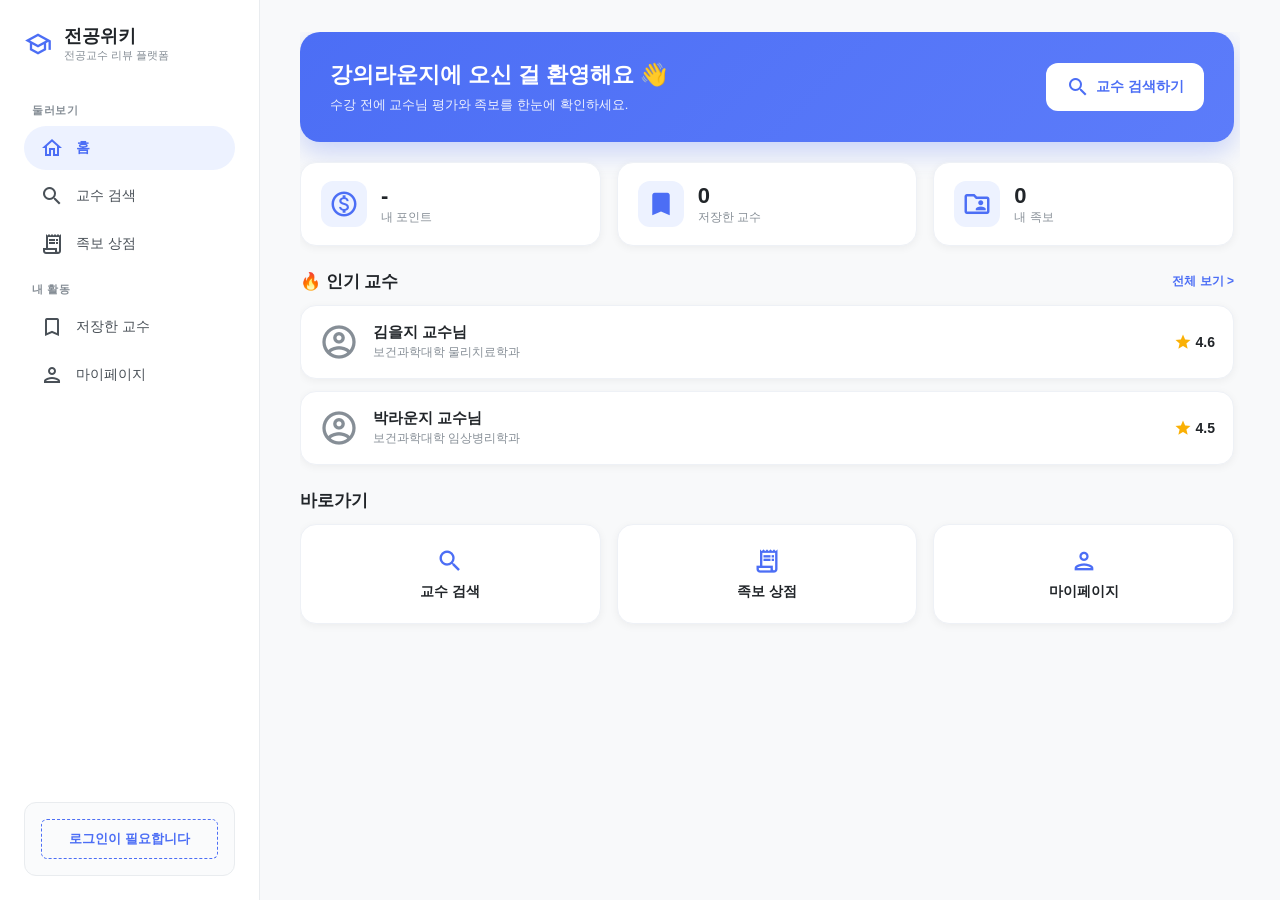
==== commit 8c627eaf: "Add files via upload" ====
--- a/index.html
+++ b/index.html
@@ -6,7 +6,7 @@
       name="viewport"
       content="width=device-width, initial-scale=1.0, maximum-scale=1.0, viewport-fit=cover"
     />
-    <title>강의라운지 - 교수 검색 및 리뷰 플랫폼</title>
+    <title>전공위키 - 전공교수 검색 및 리뷰 플랫폼</title>
     <link
       href="https://fonts.googleapis.com/icon?family=Material+Icons+Outlined"
       rel="stylesheet"
@@ -46,8 +46,8 @@
           <div class="logo-area" id="logo-home-trigger" style="cursor: pointer">
             <span class="material-icons-outlined logo-icon">school</span>
             <div>
-              <div class="logo-title">강의라운지</div>
-              <div class="logo-sub">교수·강의 리뷰 플랫폼</div>
+              <div class="logo-title">전공위키</div>
+              <div class="logo-sub">전공교수 리뷰 플랫폼</div>
             </div>
           </div>
 
@@ -71,6 +71,13 @@
             </button>
             <button class="menu-item" id="menu-mypage">
               <span class="material-icons-outlined">person</span> 마이페이지
+            </button>
+
+            <!-- 관리자 전용 (admin 롤로 로그인 시에만 노출) -->
+            <div class="menu-section hidden" id="admin-menu-section">관리자</div>
+            <button class="menu-item admin-only hidden" id="menu-admin">
+              <span class="material-icons-outlined">admin_panel_settings</span>
+              관리자 페이지
             </button>
           </nav>
         </div>
@@ -110,7 +117,7 @@
         <section id="view-dashboard" class="page-view">
           <div class="dash-hero">
             <div class="dash-hero-text">
-              <h1 id="dash-greeting">강의라운지에 오신 걸 환영해요 👋</h1>
+              <h1 id="dash-greeting">전공위키에 오신 걸 환영해요 👋</h1>
               <p>수강 전에 교수님 평가와 족보를 한눈에 확인하세요.</p>
             </div>
             <button class="dash-hero-btn" id="dash-go-search">
@@ -186,7 +193,7 @@
               <input
                 type="text"
                 id="home-search-input"
-                placeholder="교수명 또는 학과를 입력해 보세요"
+                placeholder="교수명, 학과, 태그, 담당과목으로 검색해 보세요"
               />
               <span class="material-icons-outlined search-icon">search</span>
             </div>
@@ -234,8 +241,13 @@
             <div class="prof-meta">
               <h1 id="detail-prof-name">교수님</h1>
               <div class="prof-sub-info">
-                <span id="detail-prof-dept">학과 정보</span> · 담당 과목
-                <span class="tags-inline" id="detail-subjects">과목 목록</span>
+                <span id="detail-prof-dept">학과 정보</span>
+                <span id="detail-subjects-wrap"
+                  >· 담당 과목
+                  <span class="tags-inline" id="detail-subjects"
+                    >과목 목록</span
+                  >
+                </span>
               </div>
             </div>
           </div>
@@ -273,23 +285,32 @@
             </div>
             <div class="tag-action-area">
               <div id="tag-input-row" class="tag-input-row hidden">
-                <input
-                  type="text"
-                  id="tag-input-field"
-                  placeholder="예: 시험 범위 명확, 조교 친절"
-                  maxlength="20"
-                />
-                <button class="tag-mini-submit-btn" id="btn-tag-submit-confirm">
-                  등록
-                </button>
+                <div class="tag-choice-guide">아래 태그 중 하나를 눌러 기여하세요</div>
+                <div id="tag-choice-list" class="tag-choice-list"></div>
               </div>
               <button class="tag-big-submit-btn" id="btn-tag-input-trigger">
-                <span class="material-icons-outlined">add</span> 태그 입력하기
-                (+2P)
+                <span class="material-icons-outlined">sell</span> 태그 달기 (+2P)
               </button>
               <p class="tag-notice-text" id="tag-notice-msg">
                 태그 입력은 로그인이 필요합니다.
               </p>
+
+              <!-- 관리자 전용: 새 태그 생성 (admin 롤일 때만 노출) -->
+              <div id="admin-tag-create" class="admin-tag-create hidden">
+                <div class="admin-tag-create-label">
+                  <span class="material-icons-outlined">admin_panel_settings</span>
+                  관리자: 새 태그 등록
+                </div>
+                <div class="admin-tag-create-row">
+                  <input
+                    type="text"
+                    id="admin-tag-name"
+                    placeholder="새 태그명 (예: 출결 엄격함)"
+                    maxlength="20"
+                  />
+                  <button id="btn-admin-create-tag">등록</button>
+                </div>
+              </div>
             </div>
           </div>
 
@@ -435,7 +456,7 @@
                   <svg
                     id="radar-svg"
                     class="radar-svg"
-                    viewBox="0 0 300 280"
+                    viewBox="-40 0 380 280"
                     aria-label="교수 평가 레이더 차트"
                   ></svg>
                 </div>
@@ -503,7 +524,7 @@
           </div>
         </section>
 
-        <!-- [화면 3] 족보 상점 화면 -->
+        <!-- 족보 상점 화면 -->
         <section id="view-jokbo" class="page-view hidden">
           <div class="home-header">
             <div class="home-logo">
@@ -528,7 +549,7 @@
           <div class="jokbo-grid" id="jokbo-list-container"></div>
         </section>
 
-        <!-- [화면 4] 마이페이지 화면 (125P 삭제 처리 완료) -->
+        <!-- 마이페이지 화면 -->
         <section id="view-mypage" class="page-view hidden">
           <div class="breadcrumb" style="flex-shrink: 0">
             홈 &nbsp;/&nbsp;
@@ -567,7 +588,7 @@
                   <span class="material-icons-outlined">payments</span> 포인트
                 </button>
                 <button class="mp-nav-item" data-tab="history">
-                  <span class="material-icons-outlined">history</span> 작업 내역
+                  <span class="material-icons-outlined">history</span> 활동 내역
                 </button>
                 <button class="mp-nav-item" data-tab="jokbo">
                   <span class="material-icons-outlined">folder_shared</span>
@@ -612,21 +633,6 @@
                       <p class="point-subtext">
                         누적 활동으로 모은 실시간 보유 포인트입니다.
                       </p>
-                      <div class="point-tier-box">
-                        <div class="point-tier-head">
-                          <span class="tier-name" id="tier-name">우수 리뷰어</span>
-                          <span class="tier-next" id="tier-next-text"
-                            >다음 등급까지 25P</span
-                          >
-                        </div>
-                        <div class="point-tier-bar">
-                          <div
-                            class="point-tier-fill"
-                            id="tier-fill"
-                            style="width: 60%"
-                          ></div>
-                        </div>
-                      </div>
                     </div>
 
                     <div class="mp-card">
@@ -654,11 +660,11 @@
                   </div>
                 </div>
 
-                <!-- 탭: 작업 내역 (포인트 전체 획득/차감 로그) -->
+                <!-- 탭: 활동 내역 (포인트 전체 획득/차감 로그) -->
                 <div id="mp-panel-history" class="mp-tab-panel hidden">
                   <div class="mp-card" style="justify-content: flex-start">
                     <div class="card-label-row">
-                      <span>전체 작업(포인트) 내역</span>
+                      <span>전체 활동 내역</span>
                     </div>
                     <ul class="points-history-list" id="full-history-list"></ul>
                   </div>
@@ -707,7 +713,9 @@
                             .click()
                         "
                       >
-                        <span class="material-icons-outlined">cloud_upload</span>
+                        <span class="material-icons-outlined"
+                          >cloud_upload</span
+                        >
                         파일 선택하기
                       </button>
                       <span
@@ -737,6 +745,24 @@
                         placeholder="예: 첨단학부1학년"
                       />
                     </div>
+                    <div class="input-field">
+                      <label>새 비밀번호</label>
+                      <input
+                        type="password"
+                        id="edit-user-password"
+                        placeholder="변경 시에만 입력 (8자 이상)"
+                        autocomplete="new-password"
+                      />
+                    </div>
+                    <div class="input-field">
+                      <label>새 비밀번호 확인</label>
+                      <input
+                        type="password"
+                        id="edit-user-password-confirm"
+                        placeholder="새 비밀번호를 한 번 더 입력"
+                        autocomplete="new-password"
+                      />
+                    </div>
                     <button
                       class="auth-submit-btn"
                       id="btn-save-profile"
@@ -753,7 +779,7 @@
       </main>
     </div>
 
-    <!-- 모달: 로그인/회원가입 -->
+    <!-- 로그인/회원가입 -->
     <div class="modal-dim hidden" id="auth-modal">
       <div class="modal-card">
         <button class="modal-close-btn" id="btn-close-auth-modal">
@@ -838,10 +864,15 @@
           </select>
         </div>
         <div class="input-field">
-          <label>과목 (선택한 교수의 담당 과목)</label>
-          <select id="jk-subject" class="input-field-select">
-            <option value="">먼저 교수님을 선택하세요</option>
-          </select>
+          <label>과목 (등록된 과목 선택 또는 직접 입력)</label>
+          <input
+            type="text"
+            id="jk-subject"
+            list="jk-subject-list"
+            placeholder="먼저 교수님을 선택하세요"
+            autocomplete="off"
+          />
+          <datalist id="jk-subject-list"></datalist>
         </div>
         <div class="input-field">
           <label>시험 분류 유형</label>
@@ -926,6 +957,89 @@
       </div>
     </div>
 
+    <!-- 모달: 관리자 페이지 (회원 목록) -->
+    <div class="modal-dim hidden" id="admin-modal">
+      <div class="modal-card" style="max-width: 640px">
+        <button class="modal-close-btn" id="btn-close-admin">
+          <span class="material-icons-outlined">close</span>
+        </button>
+        <h2 class="auth-title">
+          <span class="material-icons-outlined" style="vertical-align: middle"
+            >admin_panel_settings</span
+          >
+          관리자 페이지
+        </h2>
+        <p
+          style="
+            font-size: 12px;
+            color: var(--text-muted);
+            margin-bottom: 14px;
+            text-align: center;
+          "
+        >
+          가입 회원 목록입니다. 상세보기를 눌러 회원 정보를 확인하세요.
+        </p>
+        <div
+          id="admin-member-list"
+          style="max-height: 380px; overflow-y: auto"
+        ></div>
+      </div>
+    </div>
+
+    <!-- 모달: 리뷰 신고 -->
+    <div class="modal-dim hidden" id="report-modal">
+      <div class="modal-card" style="max-width: 420px">
+        <button class="modal-close-btn" id="btn-close-report">
+          <span class="material-icons-outlined">close</span>
+        </button>
+        <h2 class="auth-title">🚩 리뷰 신고</h2>
+        <p
+          style="
+            font-size: 12px;
+            color: var(--text-muted);
+            margin-bottom: 12px;
+            text-align: center;
+          "
+        >
+          신고 사유를 선택하거나 직접 입력해 주세요.
+        </p>
+        <div id="report-reason-chips" class="report-reason-chips"></div>
+        <textarea
+          id="report-reason-input"
+          placeholder="신고 사유를 입력해 주세요. (예: 부적절한 내용입니다)"
+          rows="3"
+          style="
+            width: 100%;
+            margin-top: 10px;
+            padding: 12px;
+            border: 1.5px solid var(--border-color);
+            border-radius: 8px;
+            font-size: 13px;
+            outline: none;
+            resize: vertical;
+          "
+        ></textarea>
+        <button
+          class="auth-submit-btn"
+          id="btn-submit-report"
+          style="width: 100%; margin-top: 12px"
+        >
+          신고 접수
+        </button>
+      </div>
+    </div>
+
+    <!-- 모달: 회원 상세 정보 -->
+    <div class="modal-dim hidden" id="member-detail-modal">
+      <div class="modal-card" style="max-width: 420px">
+        <button class="modal-close-btn" id="btn-close-member-detail">
+          <span class="material-icons-outlined">close</span>
+        </button>
+        <h2 class="auth-title">회원 정보</h2>
+        <div id="member-detail-body" class="member-detail-body"></div>
+      </div>
+    </div>
+
     <script src="script.js"></script>
   </body>
 </html>
--- a/style.css
+++ b/style.css
@@ -310,10 +310,17 @@
   color: var(--text-muted);
   margin-bottom: 8px;
 }
+.card-subjects {
+  font-size: 12px;
+  color: var(--text-secondary, #495057);
+  margin-bottom: 8px;
+  font-weight: 600;
+}
 .card-tags {
   display: flex;
   gap: 6px;
   margin-bottom: 8px;
+  flex-wrap: wrap;
 }
 .tag-badge {
   font-size: 11px;
@@ -556,6 +563,7 @@
 .tag-input-row {
   width: 100%;
   display: flex;
+  flex-direction: column;
   gap: 8px;
 }
 .tag-input-row input {
@@ -565,6 +573,42 @@
   border: 1.5px solid var(--primary-color);
   outline: none;
   font-size: 13px;
+}
+.tag-choice-guide {
+  font-size: 12px;
+  font-weight: 600;
+  color: var(--text-muted, #868e96);
+  text-align: center;
+}
+.tag-choice-list {
+  display: flex;
+  flex-wrap: wrap;
+  gap: 8px;
+  justify-content: center;
+  max-height: 148px;
+  overflow-y: auto;
+  padding: 2px;
+}
+.tag-choice-chip {
+  padding: 8px 14px;
+  border-radius: 999px;
+  border: 1.5px solid var(--primary-color);
+  background: #fff;
+  color: var(--primary-color);
+  font-size: 13px;
+  font-weight: 600;
+  cursor: pointer;
+  transition:
+    background-color 0.15s ease,
+    color 0.15s ease,
+    transform 0.1s ease;
+}
+.tag-choice-chip:hover {
+  background: var(--primary-color);
+  color: #fff;
+}
+.tag-choice-chip:active {
+  transform: scale(0.95);
 }
 .tag-mini-submit-btn {
   padding: 0 18px;
@@ -839,8 +883,9 @@
 }
 .radar-svg {
   width: 100%;
-  max-width: 300px;
+  max-width: 340px;
   height: auto;
+  overflow: visible; /* 축 라벨(학점난이도 등)이 잘리지 않도록 */
 }
 .radar-svg .radar-grid {
   fill: none;
@@ -1115,7 +1160,7 @@
   border: 1px solid var(--border-color);
   display: flex;
   flex-direction: column;
-  justify-content: center;
+  justify-content: flex-start;
   position: relative;
 }
 .card-label-row {
@@ -2155,3 +2200,257 @@
   border-radius: 5px;
   transition: width 0.6s ease;
 }
+
+/* ============================================================
+   💬 디자인 다이얼로그 (못생긴 브라우저 alert 대체)
+   ============================================================ */
+.app-dialog-dim {
+  position: fixed;
+  inset: 0;
+  background: rgba(30, 40, 70, 0.45);
+  z-index: 20000;
+  display: flex;
+  align-items: center;
+  justify-content: center;
+  padding: 20px;
+  animation: dimFade 0.2s ease both;
+}
+.app-dialog-card {
+  background: #fff;
+  border-radius: 24px;
+  padding: 36px 32px 28px;
+  width: 100%;
+  max-width: 380px;
+  text-align: center;
+  box-shadow: 0 20px 60px rgba(0, 0, 0, 0.25);
+  animation: modalPop 0.28s cubic-bezier(0.22, 1, 0.36, 1) both;
+}
+.app-dialog-icon {
+  width: 88px;
+  height: 88px;
+  border-radius: 50%;
+  display: flex;
+  align-items: center;
+  justify-content: center;
+  margin: 0 auto 20px;
+}
+.app-dialog-icon span {
+  font-size: 48px;
+}
+.app-dialog-success .app-dialog-icon {
+  background: #edf2ff;
+}
+.app-dialog-success .app-dialog-icon span {
+  color: var(--primary-color);
+}
+.app-dialog-error .app-dialog-icon {
+  background: #fff0f0;
+}
+.app-dialog-error .app-dialog-icon span {
+  color: #e5484d;
+}
+.app-dialog-info .app-dialog-icon {
+  background: #eef1f6;
+}
+.app-dialog-info .app-dialog-icon span {
+  color: #5c7cfa;
+}
+.app-dialog-title {
+  font-size: 19px;
+  font-weight: 800;
+  color: var(--text-main);
+  margin-bottom: 10px;
+}
+.app-dialog-msg {
+  font-size: 14px;
+  font-weight: 500;
+  color: #495057;
+  line-height: 1.6;
+  white-space: pre-line;
+  word-break: keep-all;
+  margin-bottom: 24px;
+}
+.app-dialog-btn {
+  width: 100%;
+  padding: 14px;
+  border: none;
+  border-radius: 14px;
+  background: var(--primary-color);
+  color: #fff;
+  font-size: 15px;
+  font-weight: 700;
+  cursor: pointer;
+  transition: filter 0.15s ease, transform 0.1s ease;
+}
+.app-dialog-error .app-dialog-btn {
+  background: #e5484d;
+}
+.app-dialog-btn:hover {
+  filter: brightness(1.05);
+}
+.app-dialog-btn:active {
+  transform: scale(0.98);
+}
+
+/* ============================================================
+   관리자 페이지 (회원 목록 / 상세 모달)
+   ============================================================ */
+.admin-member-row {
+  display: flex;
+  align-items: center;
+  justify-content: space-between;
+  gap: 12px;
+  padding: 12px 14px;
+  border: 1px solid var(--border-color, #e9ecef);
+  border-radius: 10px;
+  margin-bottom: 8px;
+}
+.admin-member-row .amr-main {
+  display: flex;
+  flex-direction: column;
+  gap: 2px;
+  min-width: 0;
+}
+.admin-member-row .amr-name {
+  font-weight: 700;
+  font-size: 14px;
+}
+.admin-member-row .amr-sub {
+  font-size: 12px;
+  color: var(--text-muted, #868e96);
+  overflow: hidden;
+  text-overflow: ellipsis;
+  white-space: nowrap;
+}
+.admin-role-badge {
+  display: inline-block;
+  font-size: 10px;
+  font-weight: 700;
+  padding: 2px 7px;
+  border-radius: 999px;
+  margin-left: 6px;
+  background: #f1f3f5;
+  color: #495057;
+}
+.admin-role-badge.is-admin {
+  background: #fff0f6;
+  color: #d6336c;
+}
+.admin-detail-btn {
+  flex-shrink: 0;
+  padding: 8px 14px;
+  border: none;
+  border-radius: 8px;
+  background: var(--primary-color, #4c6ef5);
+  color: #fff;
+  font-size: 13px;
+  font-weight: 600;
+  cursor: pointer;
+}
+.admin-detail-btn:active {
+  transform: scale(0.96);
+}
+.member-detail-body {
+  display: flex;
+  flex-direction: column;
+  gap: 10px;
+}
+.member-detail-body .mdb-row {
+  display: flex;
+  justify-content: space-between;
+  gap: 12px;
+  font-size: 13px;
+  padding: 8px 2px;
+  border-bottom: 1px dashed var(--border-color, #e9ecef);
+}
+.member-detail-body .mdb-label {
+  color: var(--text-muted, #868e96);
+  font-weight: 600;
+}
+.member-detail-body .mdb-value {
+  font-weight: 600;
+  text-align: right;
+  word-break: break-all;
+}
+
+/* ============================================================
+   리뷰 신고 모달 - 사유 칩
+   ============================================================ */
+.report-reason-chips {
+  display: flex;
+  flex-wrap: wrap;
+  gap: 8px;
+  justify-content: center;
+}
+.report-reason-chip {
+  padding: 7px 13px;
+  border-radius: 999px;
+  border: 1.5px solid var(--border-color, #e9ecef);
+  background: #fff;
+  color: #495057;
+  font-size: 12px;
+  font-weight: 600;
+  cursor: pointer;
+  transition:
+    background-color 0.15s ease,
+    color 0.15s ease,
+    border-color 0.15s ease;
+}
+.report-reason-chip:hover {
+  border-color: #fa5252;
+  background: #fff5f5;
+  color: #e03131;
+}
+
+/* 태그 기여 안내 문구 - 작고 은은하게 */
+.tag-notice-text {
+  font-size: 12px;
+  line-height: 1.5;
+  color: var(--text-muted, #adb5bd);
+  text-align: center;
+  margin-top: 8px;
+}
+
+/* 관리자 전용 - 새 태그 등록 */
+.admin-tag-create {
+  margin-top: 12px;
+  padding-top: 12px;
+  border-top: 1px dashed var(--border-color, #e9ecef);
+}
+.admin-tag-create-label {
+  display: flex;
+  align-items: center;
+  gap: 4px;
+  font-size: 12px;
+  font-weight: 700;
+  color: #d6336c;
+  margin-bottom: 8px;
+}
+.admin-tag-create-label .material-icons-outlined {
+  font-size: 16px;
+}
+.admin-tag-create-row {
+  display: flex;
+  gap: 8px;
+}
+.admin-tag-create-row input {
+  flex: 1;
+  padding: 9px 12px;
+  border-radius: 8px;
+  border: 1.5px solid #f0a6c0;
+  outline: none;
+  font-size: 13px;
+}
+.admin-tag-create-row button {
+  padding: 0 16px;
+  border: none;
+  border-radius: 8px;
+  background: #d6336c;
+  color: #fff;
+  font-weight: 700;
+  font-size: 13px;
+  cursor: pointer;
+}
+.admin-tag-create-row button:active {
+  transform: scale(0.96);
+}
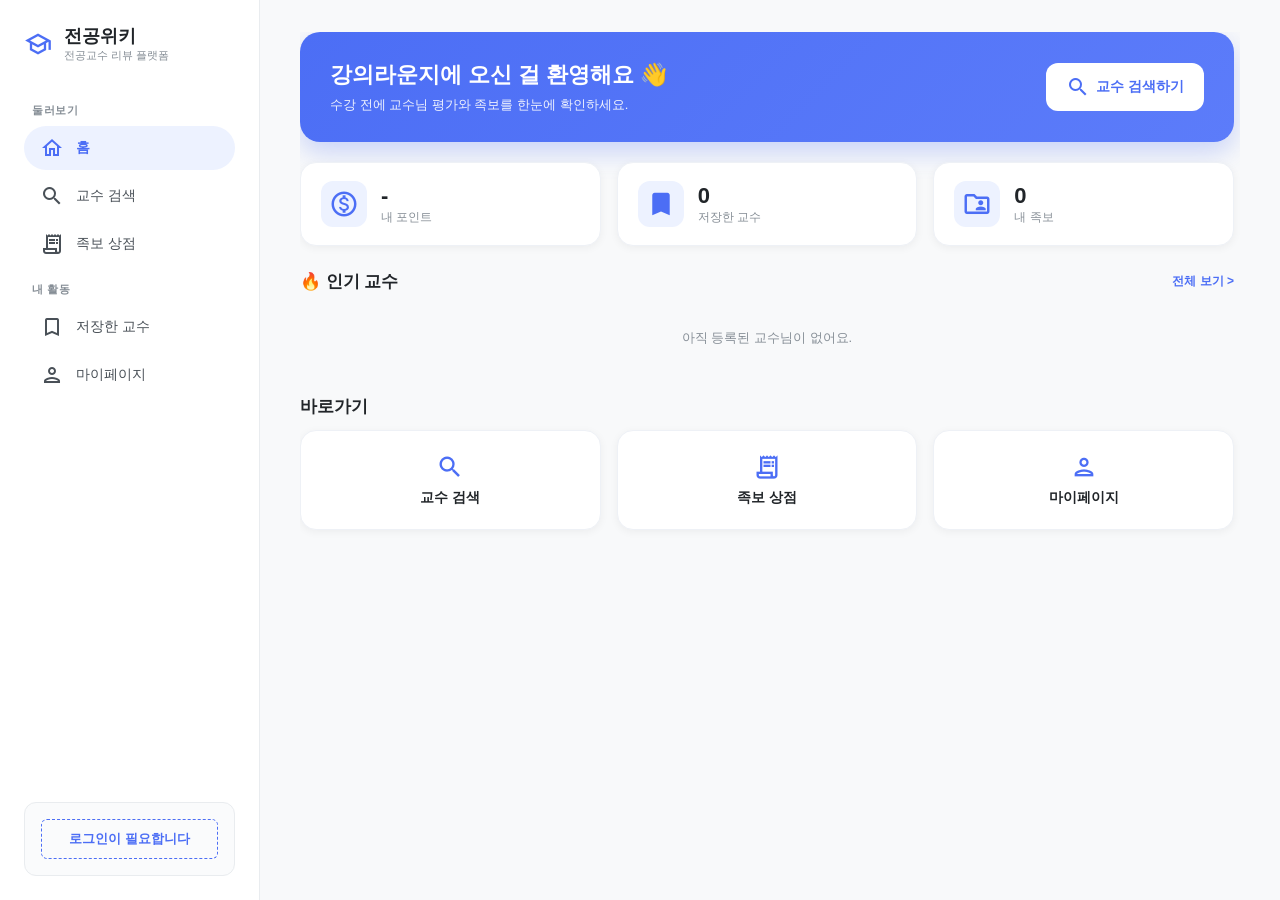
==== commit 4762738b: "Add files via upload" ====
--- a/index.html
+++ b/index.html
@@ -537,7 +537,7 @@
                     color: var(--text-muted);
                     font-weight: normal;
                   "
-                  >(모든 족보 균일가 10P)</span
+                  >(열람 10P · 재열람 무료)</span
                 >
               </h2>
             </div>
@@ -654,7 +654,7 @@
                     <h3>📥 내가 가진 족보</h3>
                     <ul class="purchased-list" id="point-jokbo-list">
                       <li class="empty-msg">
-                        아직 구매하거나 등록한 족보가 없습니다.
+                        아직 열람하거나 등록한 족보가 없습니다.
                       </li>
                     </ul>
                   </div>
@@ -676,7 +676,7 @@
                     <h3>📥 내가 가진 족보 (보관함)</h3>
                     <ul class="purchased-list" id="purchased-jokbo-list">
                       <li class="empty-msg">
-                        아직 구매하거나 등록한 족보가 없습니다.
+                        아직 열람하거나 등록한 족보가 없습니다.
                       </li>
                     </ul>
                   </div>
@@ -969,20 +969,30 @@
           >
           관리자 페이지
         </h2>
-        <p
-          style="
-            font-size: 12px;
-            color: var(--text-muted);
-            margin-bottom: 14px;
-            text-align: center;
-          "
-        >
-          가입 회원 목록입니다. 상세보기를 눌러 회원 정보를 확인하세요.
-        </p>
-        <div
-          id="admin-member-list"
-          style="max-height: 380px; overflow-y: auto"
-        ></div>
+        <div class="admin-tabs">
+          <button class="admin-tab active" data-atab="members">회원 목록</button>
+          <button class="admin-tab" data-atab="reports">신고된 리뷰</button>
+        </div>
+
+        <div id="admin-tab-members">
+          <p class="admin-tab-desc">
+            가입 회원 목록입니다. 상세보기를 눌러 회원 정보를 확인하세요.
+          </p>
+          <div
+            id="admin-member-list"
+            style="max-height: 360px; overflow-y: auto"
+          ></div>
+        </div>
+
+        <div id="admin-tab-reports" class="hidden">
+          <p class="admin-tab-desc">
+            신고 접수된 리뷰와 사유입니다. 내용을 확인하고 조치하세요.
+          </p>
+          <div
+            id="admin-report-list"
+            style="max-height: 360px; overflow-y: auto"
+          ></div>
+        </div>
       </div>
     </div>
 
--- a/style.css
+++ b/style.css
@@ -985,78 +985,114 @@
 }
 .jokbo-card {
   background: #fff;
-  border-radius: 12px;
-  padding: 14px 16px;
+  border-radius: 14px;
+  padding: 18px;
   border: 1px solid var(--border-color);
   display: flex;
-  justify-content: space-between;
-  align-items: center;
+  flex-direction: column;
+  gap: 8px;
   height: fit-content;
+  transition:
+    box-shadow 0.15s ease,
+    border-color 0.15s ease;
+}
+.jokbo-card:hover {
+  border-color: #d0d7ff;
+  box-shadow: 0 4px 14px rgba(76, 110, 245, 0.08);
+}
+.jokbo-card-head {
+  display: flex;
+  align-items: center;
+  gap: 6px;
 }
 .jokbo-badge {
   background: #fff0f6;
   color: #d6336c;
-  font-size: 10px;
-  font-weight: 700;
-  padding: 3px 6px;
-  border-radius: 4px;
-  margin-bottom: 4px;
+  font-size: 11px;
+  font-weight: 700;
+  padding: 3px 9px;
+  border-radius: 20px;
   display: inline-block;
+}
+.jokbo-owned-pill {
+  background: #ebfbee;
+  color: #2b8a3e;
+  font-size: 11px;
+  font-weight: 700;
+  padding: 3px 9px;
+  border-radius: 20px;
 }
 .jokbo-title-text {
   font-size: 15px;
   font-weight: 700;
-  margin-bottom: 2px;
+  line-height: 1.35;
+  color: var(--text-main);
 }
 .jokbo-meta {
   font-size: 12px;
   color: var(--text-muted);
 }
-.jokbo-registrant {
-  font-size: 11px;
+.jokbo-card-footer {
+  display: flex;
+  align-items: center;
+  justify-content: space-between;
+  margin-top: 6px;
+  padding-top: 12px;
+  border-top: 1px solid var(--border-color);
+}
+.jokbo-price {
+  font-size: 13px;
+  color: var(--text-muted);
+}
+.jokbo-price strong {
   color: var(--primary-color);
-  font-weight: 600;
-  margin-top: 4px;
+  font-size: 15px;
+  margin-left: 2px;
 }
 .jokbo-buy-btn {
   background: var(--primary-color);
   color: #fff;
   border: none;
-  padding: 8px 14px;
+  padding: 9px 18px;
+  border-radius: 8px;
+  font-weight: 600;
+  cursor: pointer;
+  font-size: 13px;
+  transition:
+    background-color 0.15s ease,
+    transform 0.1s ease;
+}
+.jokbo-buy-btn:hover {
+  background: #4263eb;
+}
+.jokbo-buy-btn:active {
+  transform: scale(0.97);
+}
+.jokbo-buy-btn.owned {
+  background: #f1f3f5;
+  color: #495057;
+}
+.jokbo-buy-btn.owned:hover {
+  background: #e9ecef;
+}
+.jokbo-delete-btn {
+  margin-left: auto;
+  background: none;
+  border: none;
+  color: #adb5bd;
+  padding: 2px;
   border-radius: 6px;
-  font-weight: 600;
-  cursor: pointer;
-  font-size: 12px;
-}
-.jokbo-buy-btn.owned {
-  background: #e9ecef;
-  color: #868e96;
-  cursor: default;
-}
-.jokbo-card-actions {
-  display: flex;
-  flex-direction: column;
-  align-items: stretch;
-  gap: 6px;
-  flex-shrink: 0;
-}
-.jokbo-delete-btn {
-  background: none;
-  border: 1px solid #ffc9c9;
+  cursor: pointer;
+  display: flex;
+  align-items: center;
+  justify-content: center;
+  transition: color 0.15s ease;
+}
+.jokbo-delete-btn:hover {
   color: #e5484d;
-  padding: 5px 10px;
-  border-radius: 6px;
-  font-size: 12px;
-  font-weight: 600;
-  cursor: pointer;
-  display: flex;
-  align-items: center;
-  justify-content: center;
-  gap: 4px;
-  transition: background 0.15s ease, border-color 0.15s ease;
 }
 .jokbo-delete-btn span.material-icons-outlined {
-  font-size: 15px;
+  font-size: 18px;
 }
 .jokbo-delete-btn:hover {
   background: #fff5f5;
@@ -2454,3 +2490,63 @@
 .admin-tag-create-row button:active {
   transform: scale(0.96);
 }
+
+/* 관리자 모달 - 탭 & 신고 리뷰 목록 */
+.admin-tabs {
+  display: flex;
+  gap: 8px;
+  margin-bottom: 12px;
+}
+.admin-tab {
+  flex: 1;
+  padding: 9px 0;
+  border: 1px solid var(--border-color, #e9ecef);
+  border-radius: 8px;
+  background: #fff;
+  color: #495057;
+  font-size: 13px;
+  font-weight: 600;
+  cursor: pointer;
+}
+.admin-tab.active {
+  background: var(--primary-color, #4c6ef5);
+  border-color: var(--primary-color, #4c6ef5);
+  color: #fff;
+}
+.admin-tab-desc {
+  font-size: 12px;
+  color: var(--text-muted, #868e96);
+  margin-bottom: 12px;
+  text-align: center;
+}
+.report-card {
+  border: 1px solid var(--border-color, #e9ecef);
+  border-left: 3px solid #fa5252;
+  border-radius: 8px;
+  padding: 12px 14px;
+  margin-bottom: 10px;
+}
+.report-card .rc-reason {
+  font-weight: 700;
+  font-size: 13px;
+  color: #e03131;
+  margin-bottom: 4px;
+}
+.report-card .rc-review {
+  font-size: 13px;
+  color: var(--text-main, #212529);
+  background: #f8f9fa;
+  border-radius: 6px;
+  padding: 8px 10px;
+  margin: 6px 0;
+}
+.report-card .rc-meta {
+  font-size: 11px;
+  color: var(--text-muted, #868e96);
+}
+.report-empty {
+  text-align: center;
+  padding: 30px;
+  color: var(--text-muted, #868e96);
+  font-size: 13px;
+}
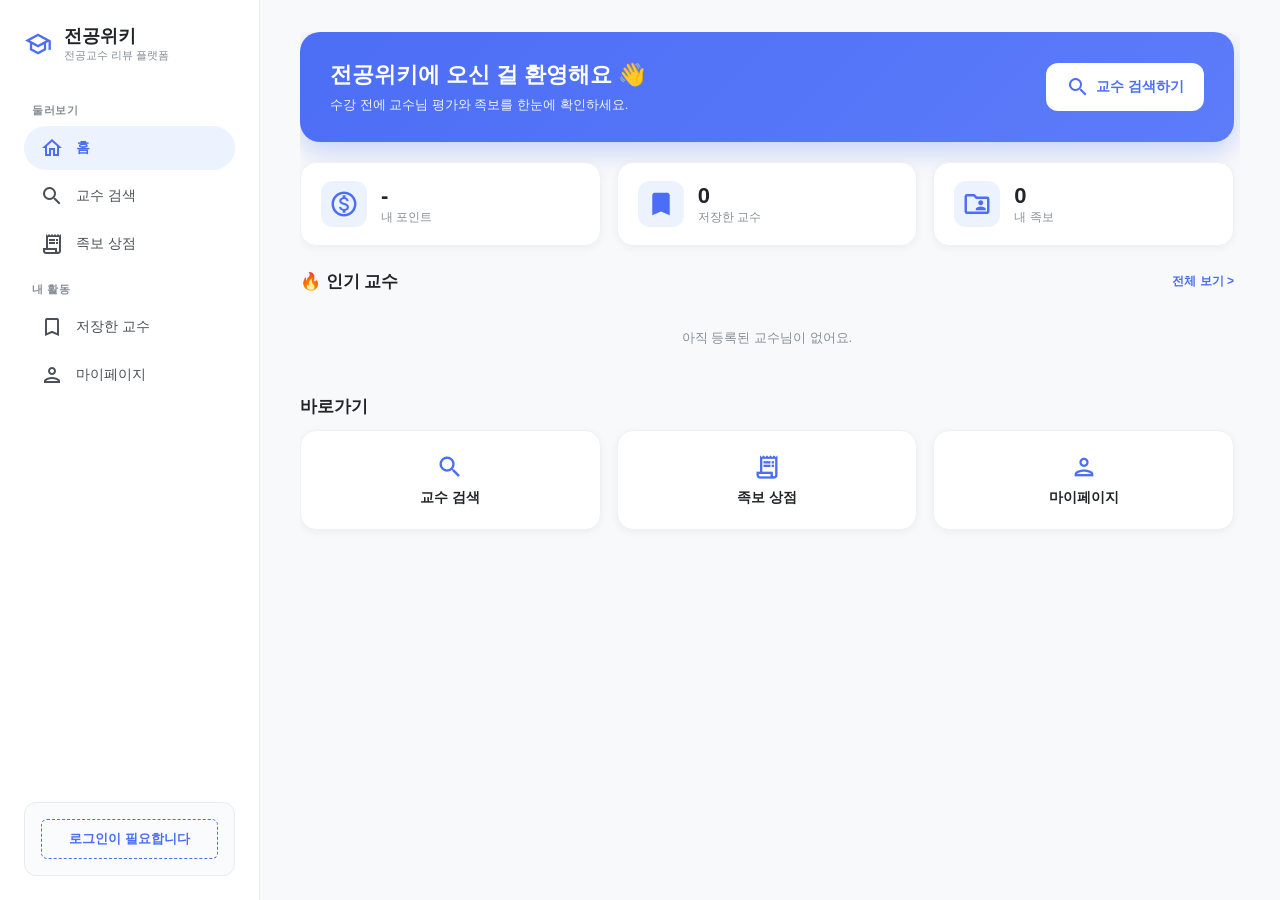
==== commit e100d448: "Add files via upload" ====
--- a/index.html
+++ b/index.html
@@ -20,7 +20,7 @@
     <meta name="mobile-web-app-capable" content="yes" />
     <meta name="apple-mobile-web-app-capable" content="yes" />
     <meta name="apple-mobile-web-app-status-bar-style" content="default" />
-    <meta name="apple-mobile-web-app-title" content="강의라운지" />
+    <meta name="apple-mobile-web-app-title" content="전공위키" />
   </head>
   <body>
     <!-- 모바일 전용 햄버거 메뉴 버튼 (데스크톱에서는 숨김) -->
@@ -660,13 +660,35 @@
                   </div>
                 </div>
 
-                <!-- 탭: 활동 내역 (포인트 전체 획득/차감 로그) -->
+                <!-- 탭: 활동 내역 (포인트 전체 획득/차감 로그 + 내 태그 기여 이력) -->
                 <div id="mp-panel-history" class="mp-tab-panel hidden">
                   <div class="mp-card" style="justify-content: flex-start">
                     <div class="card-label-row">
                       <span>전체 활동 내역</span>
                     </div>
                     <ul class="points-history-list" id="full-history-list"></ul>
+                  </div>
+                  <div
+                    class="mp-card"
+                    style="justify-content: flex-start; margin-top: 16px"
+                  >
+                    <div class="card-label-row">
+                      <span>📝 내 리뷰 이력</span>
+                    </div>
+                    <ul class="tag-history-list" id="my-review-history-list">
+                      <li class="empty-msg">불러오는 중…</li>
+                    </ul>
+                  </div>
+                  <div
+                    class="mp-card"
+                    style="justify-content: flex-start; margin-top: 16px"
+                  >
+                    <div class="card-label-row">
+                      <span>🏷️ 내 태그 기여 이력</span>
+                    </div>
+                    <ul class="tag-history-list" id="my-tag-history-list">
+                      <li class="empty-msg">불러오는 중…</li>
+                    </ul>
                   </div>
                 </div>
 
@@ -696,13 +718,23 @@
                   <div class="my-upload-section" style="margin-bottom: 16px">
                     <h3>📜 학생 인증 및 수강확인서 제출</h3>
                     <p class="upload-sub-text">
-                      학교 포털 수강확인서 또는 시간표 파일을 등록하시면
-                      <strong>리뷰 작성 권한</strong>이 즉시 활성화됩니다.
+                      학기를 선택하고 수강확인서 파일(jpg/png/pdf, 최대 10MB)을
+                      등록하면 서버에 <strong>제출(승인 대기)</strong>됩니다.
                     </p>
+                    <div class="input-field" style="margin: 8px 0 10px">
+                      <label>학기</label>
+                      <select id="enroll-semester" class="clean-select">
+                        <option value="2026-1">2026-1 학기</option>
+                        <option value="2025-2">2025-2 학기</option>
+                        <option value="2025-1">2025-1 학기</option>
+                        <option value="2024-2">2024-2 학기</option>
+                      </select>
+                    </div>
                     <div class="file-upload-box">
                       <input
                         type="file"
                         id="verification-file-input"
+                        accept="image/jpeg,image/png,application/pdf"
                         style="display: none"
                       />
                       <button
@@ -716,7 +748,7 @@
                         <span class="material-icons-outlined"
                           >cloud_upload</span
                         >
-                        파일 선택하기
+                        파일 선택 후 제출
                       </button>
                       <span
                         id="file-name-display"
--- a/style.css
+++ b/style.css
@@ -2550,3 +2550,60 @@
   color: var(--text-muted, #868e96);
   font-size: 13px;
 }
+
+/* 마이페이지 - 내 태그 기여 이력 */
+.tag-history-list {
+  list-style: none;
+  margin-top: 8px;
+  display: flex;
+  flex-direction: column;
+  gap: 8px;
+}
+.tag-history-list li {
+  display: flex;
+  align-items: center;
+  gap: 10px;
+  padding: 8px 2px;
+  border-bottom: 1px dashed var(--border-color, #e9ecef);
+  font-size: 13px;
+}
+.tag-history-list .th-tag {
+  font-weight: 700;
+  color: var(--primary-color, #4c6ef5);
+  background: #f4f6ff;
+  border: 1px solid #dbe4ff;
+  padding: 3px 10px;
+  border-radius: 999px;
+  font-size: 12px;
+}
+.tag-history-list .th-prof {
+  color: var(--text-main, #212529);
+}
+.tag-history-list .th-date {
+  margin-left: auto;
+  color: var(--text-muted, #868e96);
+  font-size: 12px;
+}
+.tag-history-list .empty-msg {
+  border: none;
+  color: var(--text-muted, #868e96);
+  justify-content: center;
+}
+
+/* 마이페이지 - 내 리뷰 이력 아이템 */
+.tag-history-list .review-hist-item {
+  flex-direction: column;
+  align-items: stretch;
+  gap: 4px;
+}
+.review-hist-item .rh-top {
+  display: flex;
+  align-items: center;
+  justify-content: space-between;
+  gap: 10px;
+}
+.review-hist-item .rh-content {
+  font-size: 13px;
+  color: var(--text-main, #212529);
+  line-height: 1.5;
+}
